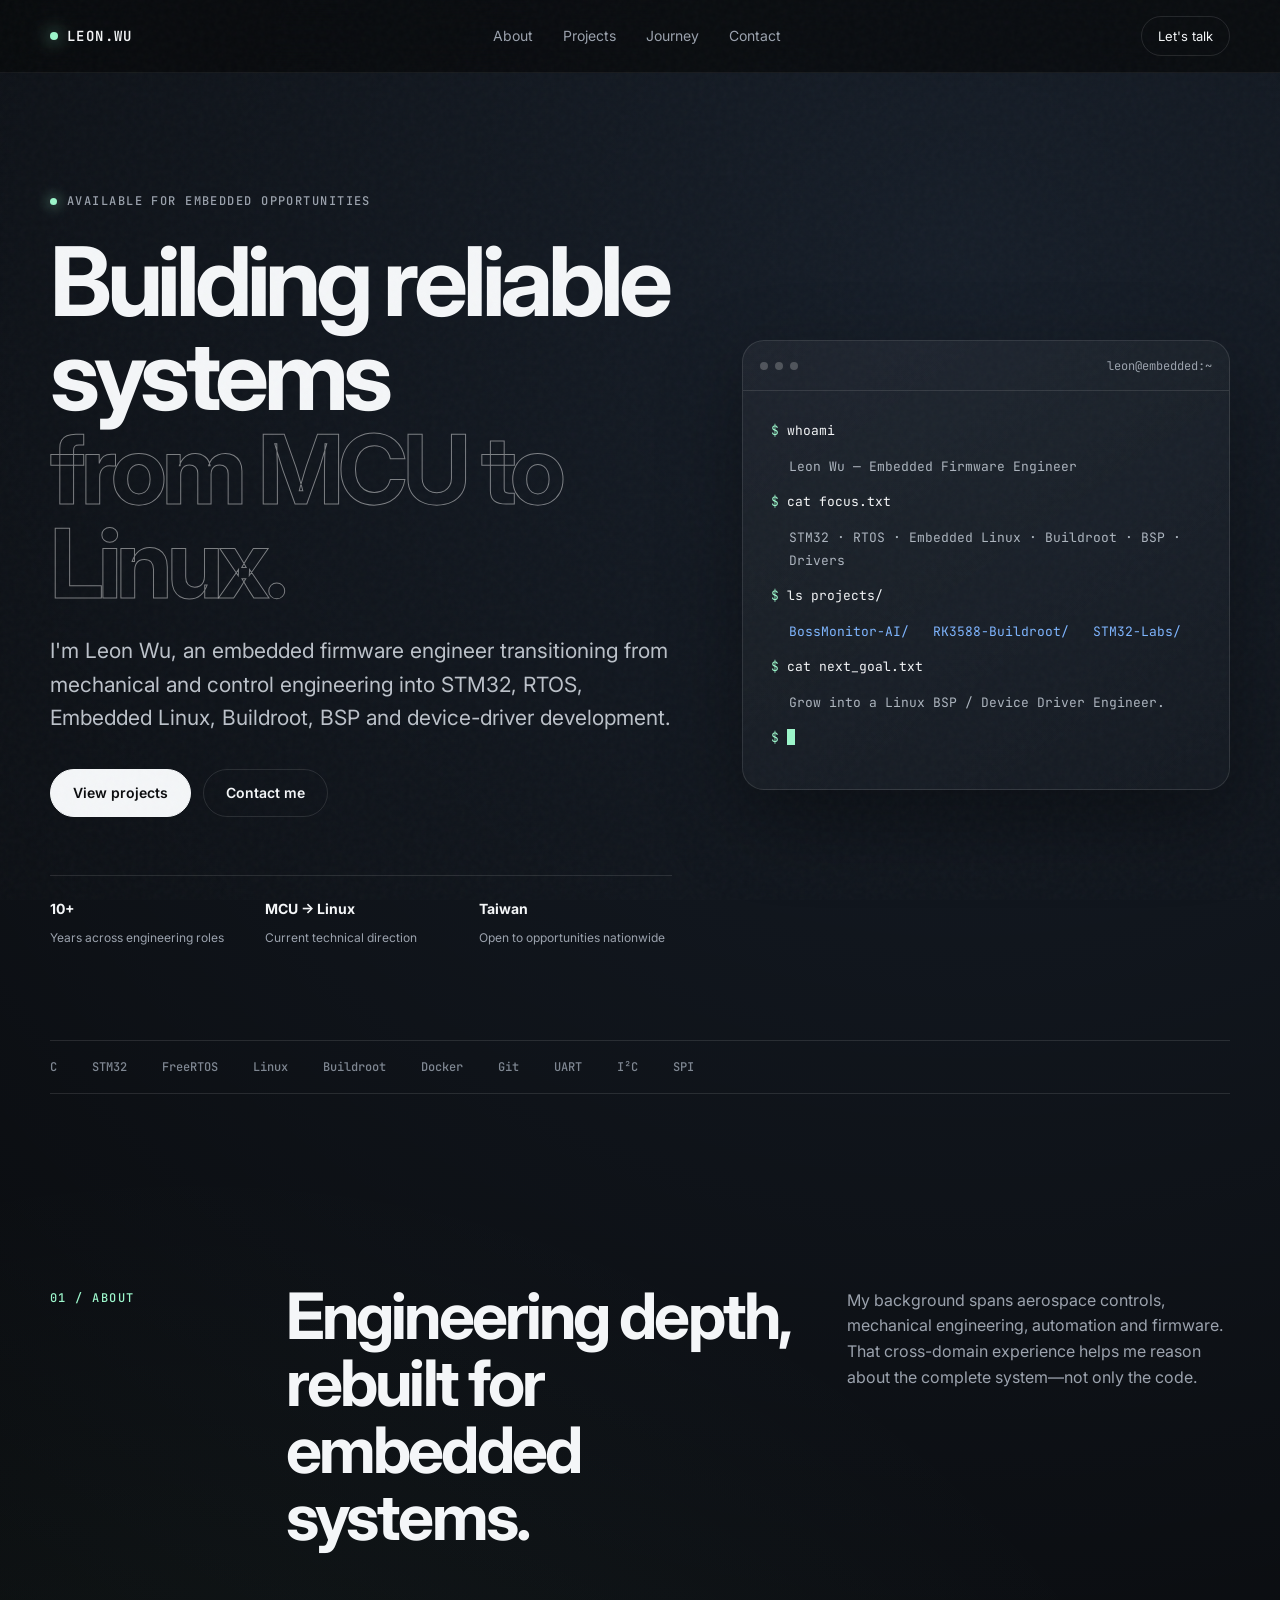
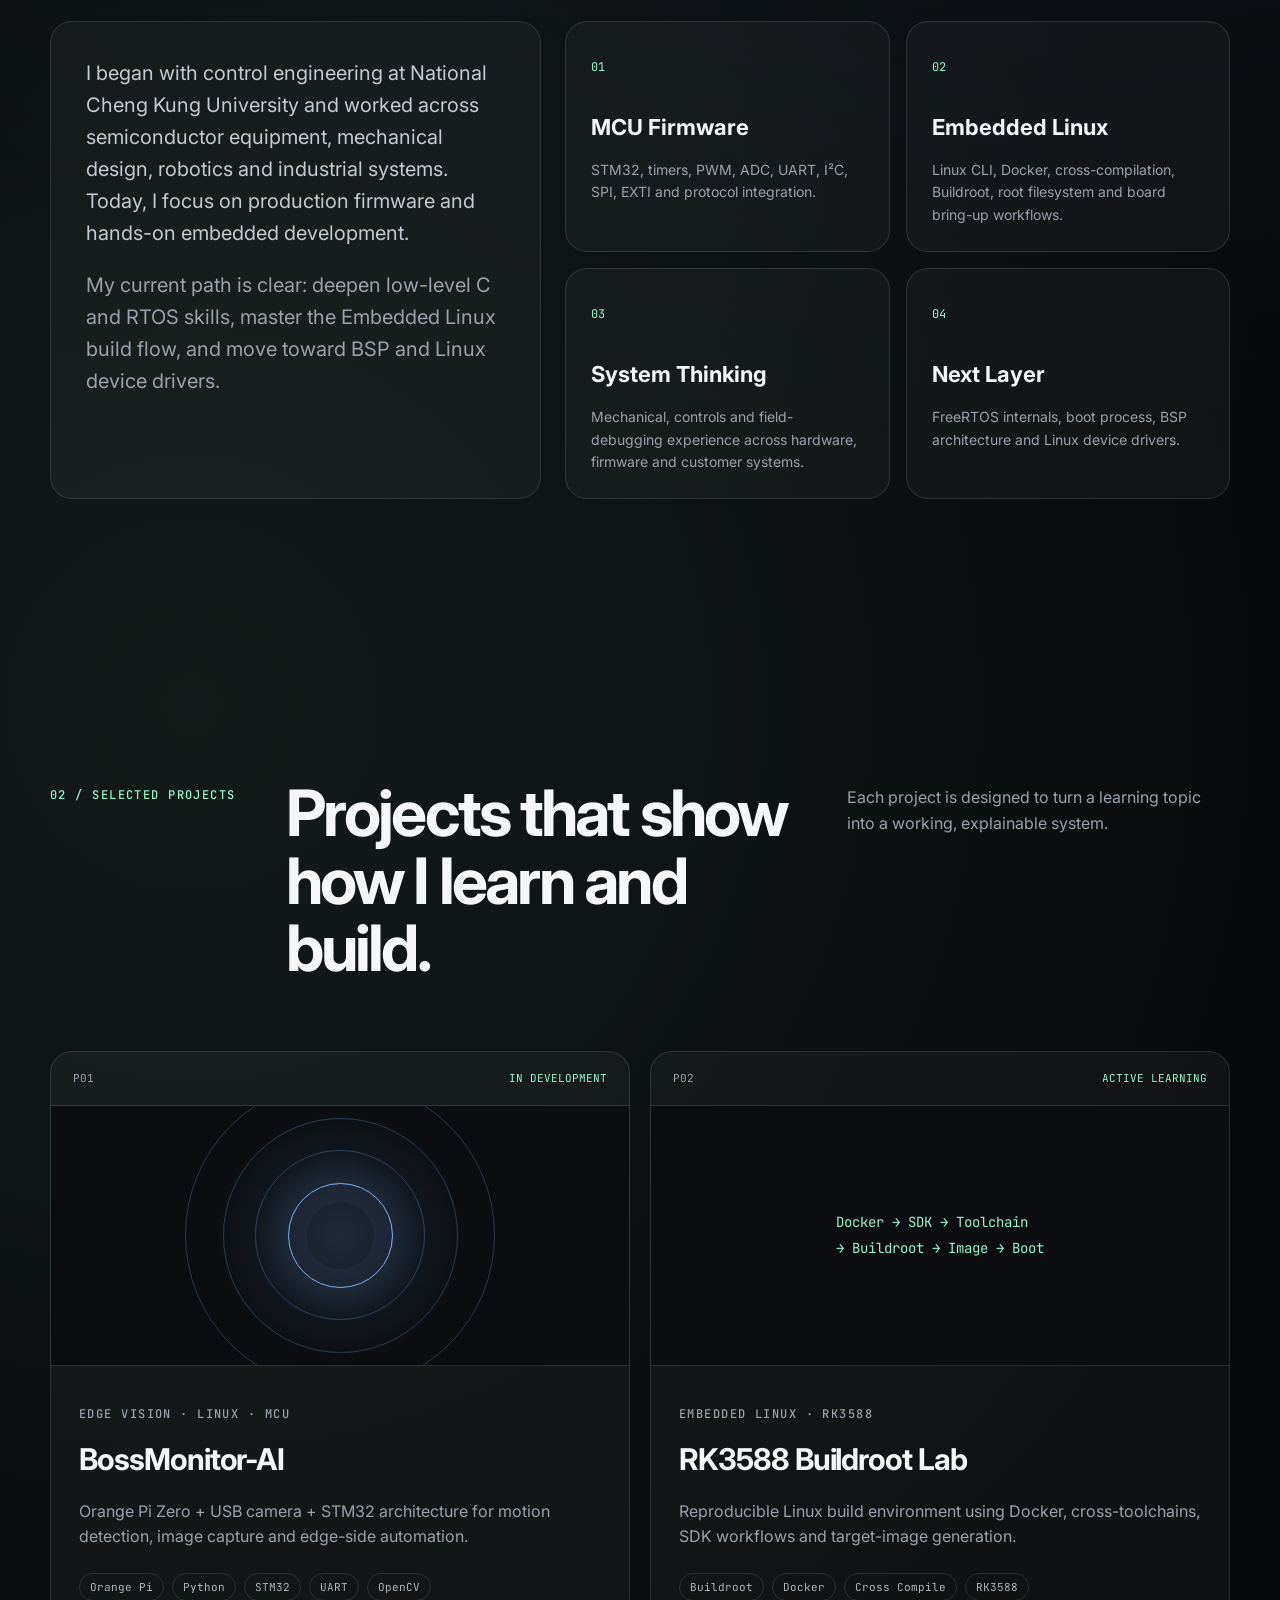
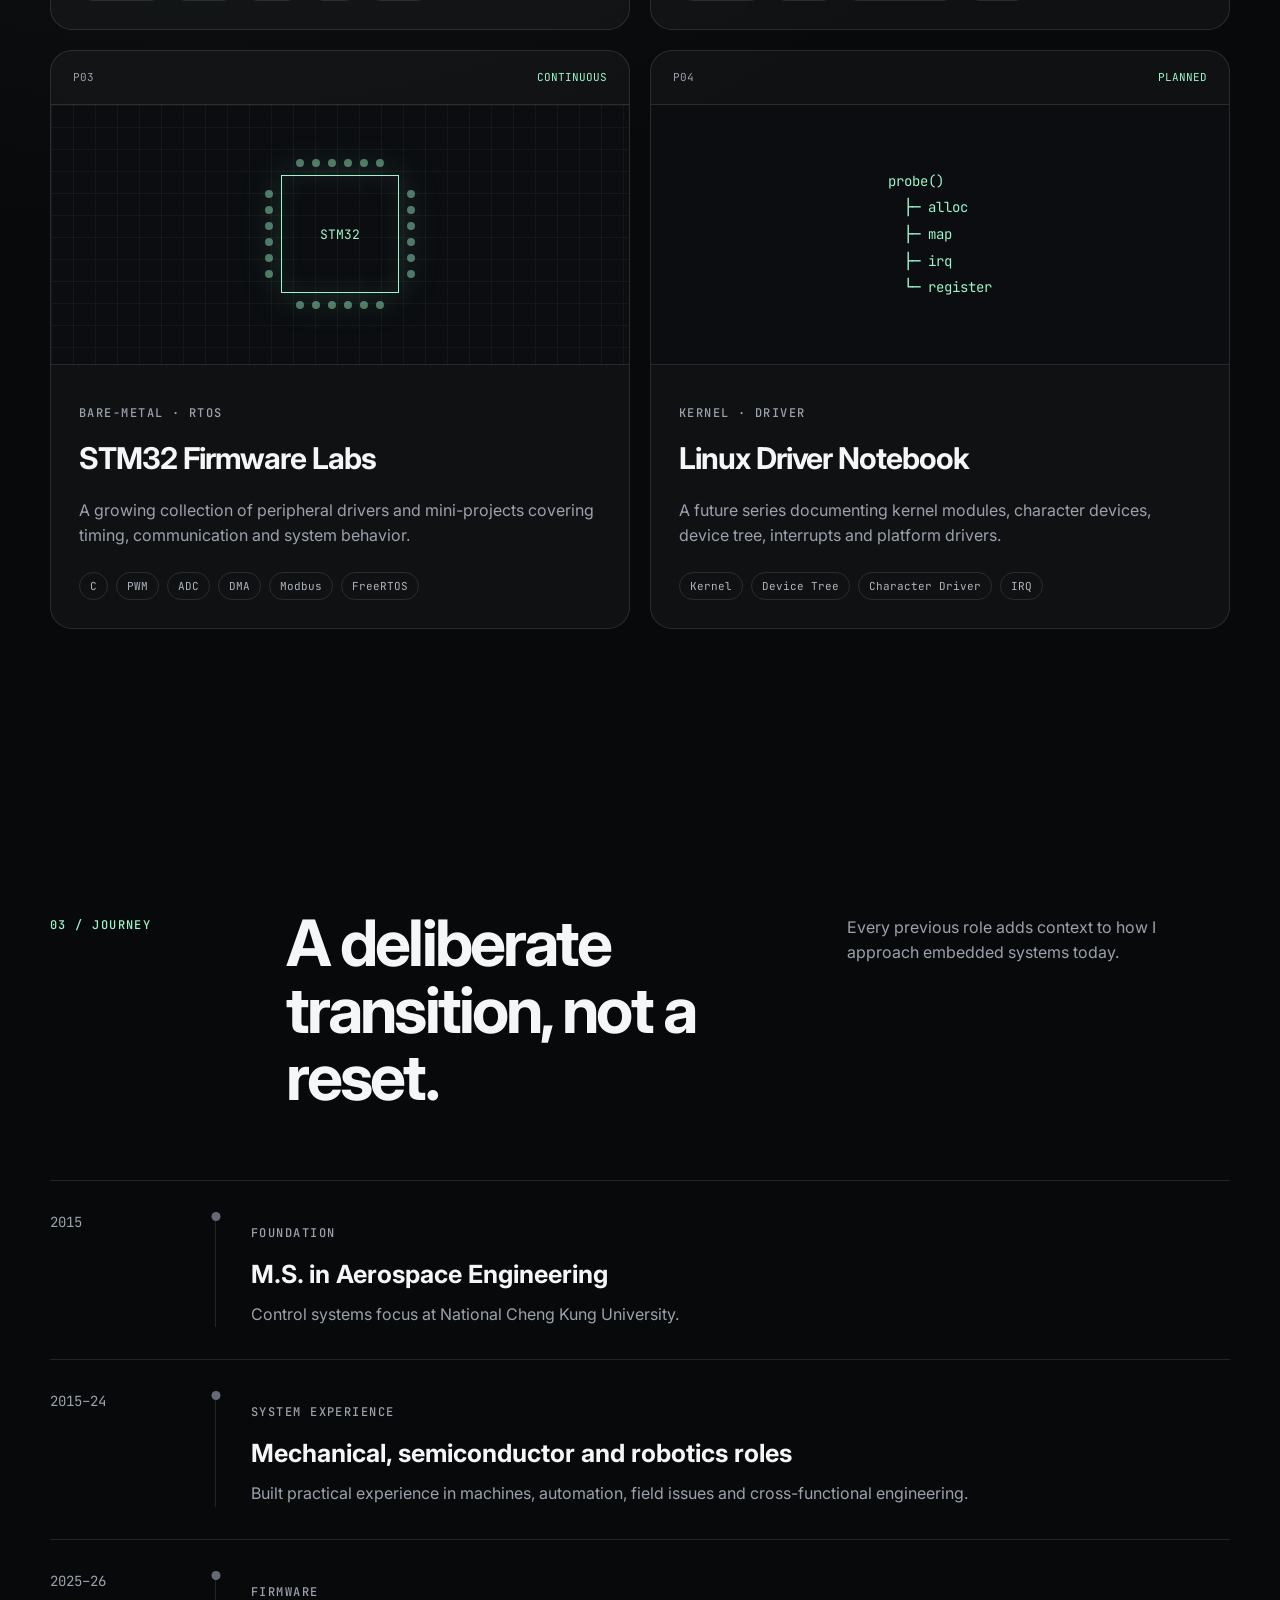
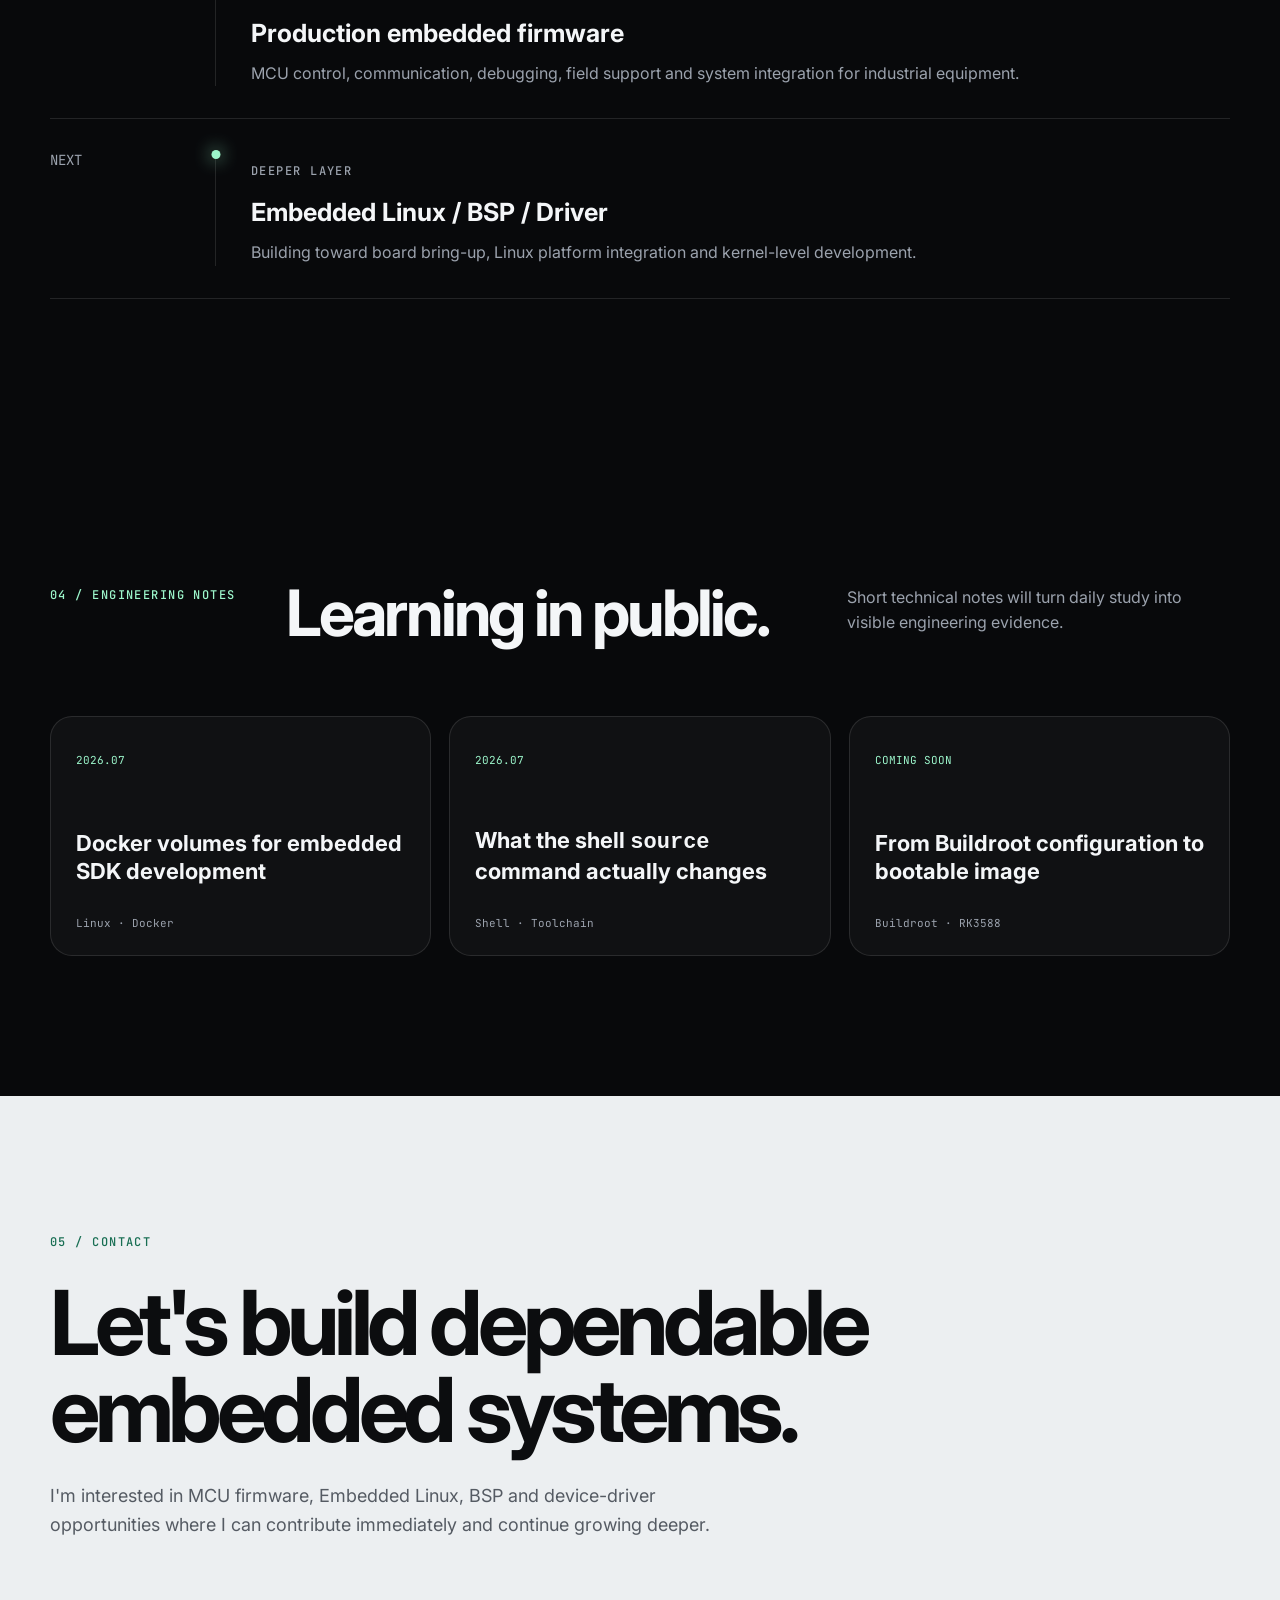
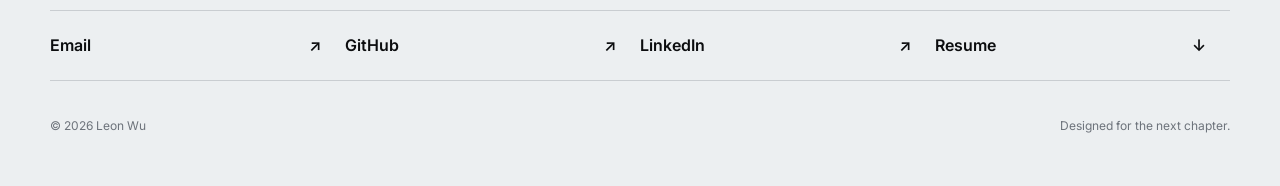
==== index.html @ 17939e33 "feat(repo): create phase 1 portfolio" ====
<!doctype html>
<html lang="en">
<head>
  <meta charset="utf-8" />
  <meta name="viewport" content="width=device-width, initial-scale=1" />
  <meta name="description" content="Leon Wu — Embedded Firmware Engineer focused on STM32, RTOS, Embedded Linux, Buildroot, BSP and device drivers." />
  <meta name="theme-color" content="#08090b" />
  <title>Leon Wu — Embedded Firmware Engineer</title>
  <link rel="preconnect" href="https://fonts.googleapis.com">
  <link rel="preconnect" href="https://fonts.gstatic.com" crossorigin>
  <link href="https://fonts.googleapis.com/css2?family=Inter:wght@400;500;600;700&family=JetBrains+Mono:wght@400;500&display=swap" rel="stylesheet">
  <link rel="stylesheet" href="styles.css" />
</head>
<body>
  <div class="noise" aria-hidden="true"></div>
  <header class="nav-wrap">
    <nav class="nav container" aria-label="Primary navigation">
      <a class="brand" href="#top" aria-label="Leon Wu home">
        <span class="brand-dot"></span>
        LEON.WU
      </a>
      <div class="nav-links">
        <a href="#about">About</a>
        <a href="#projects">Projects</a>
        <a href="#journey">Journey</a>
        <a href="#contact">Contact</a>
      </div>
      <a class="nav-cta" href="#contact">Let's talk</a>
    </nav>
  </header>

  <main id="top">
    <section class="hero container">
      <div class="hero-grid">
        <div class="hero-copy reveal">
          <p class="eyebrow"><span></span> AVAILABLE FOR EMBEDDED OPPORTUNITIES</p>
          <h1>
            Building reliable systems
            <span>from MCU to Linux.</span>
          </h1>
          <p class="hero-lead">
            I'm Leon Wu, an embedded firmware engineer transitioning from mechanical and control engineering into
            STM32, RTOS, Embedded Linux, Buildroot, BSP and device-driver development.
          </p>
          <div class="hero-actions">
            <a class="button primary" href="#projects">View projects</a>
            <a class="button ghost" href="#contact">Contact me</a>
          </div>
          <div class="hero-meta">
            <div><strong>10+</strong><span>Years across engineering roles</span></div>
            <div><strong>MCU → Linux</strong><span>Current technical direction</span></div>
            <div><strong>Taiwan</strong><span>Open to opportunities nationwide</span></div>
          </div>
        </div>

        <div class="terminal reveal delay-1" aria-label="Terminal introduction">
          <div class="terminal-bar">
            <div class="terminal-dots"><i></i><i></i><i></i></div>
            <span>leon@embedded:~</span>
          </div>
          <div class="terminal-body" id="terminal">
            <p><span class="prompt">$</span> whoami</p>
            <p class="result">Leon Wu — Embedded Firmware Engineer</p>
            <p><span class="prompt">$</span> cat focus.txt</p>
            <p class="result">STM32 · RTOS · Embedded Linux · Buildroot · BSP · Drivers</p>
            <p><span class="prompt">$</span> ls projects/</p>
            <p class="result accent">BossMonitor-AI/ &nbsp; RK3588-Buildroot/ &nbsp; STM32-Labs/</p>
            <p><span class="prompt">$</span> cat next_goal.txt</p>
            <p class="result">Grow into a Linux BSP / Device Driver Engineer.</p>
            <p><span class="prompt">$</span> <span class="cursor"></span></p>
          </div>
        </div>
      </div>

      <div class="tech-strip reveal delay-2" aria-label="Core technologies">
        <span>C</span><span>STM32</span><span>FreeRTOS</span><span>Linux</span><span>Buildroot</span><span>Docker</span><span>Git</span><span>UART</span><span>I²C</span><span>SPI</span>
      </div>
    </section>

    <section class="section container" id="about">
      <div class="section-heading reveal">
        <p class="section-kicker">01 / ABOUT</p>
        <h2>Engineering depth, rebuilt for embedded systems.</h2>
        <p>
          My background spans aerospace controls, mechanical engineering, automation and firmware.
          That cross-domain experience helps me reason about the complete system—not only the code.
        </p>
      </div>

      <div class="about-grid">
        <article class="panel about-story reveal">
          <p>
            I began with control engineering at National Cheng Kung University and worked across semiconductor equipment,
            mechanical design, robotics and industrial systems. Today, I focus on production firmware and hands-on embedded development.
          </p>
          <p>
            My current path is clear: deepen low-level C and RTOS skills, master the Embedded Linux build flow,
            and move toward BSP and Linux device drivers.
          </p>
        </article>

        <div class="skills-grid reveal delay-1">
          <article class="skill-card">
            <p class="skill-num">01</p>
            <h3>MCU Firmware</h3>
            <p>STM32, timers, PWM, ADC, UART, I²C, SPI, EXTI and protocol integration.</p>
          </article>
          <article class="skill-card">
            <p class="skill-num">02</p>
            <h3>Embedded Linux</h3>
            <p>Linux CLI, Docker, cross-compilation, Buildroot, root filesystem and board bring-up workflows.</p>
          </article>
          <article class="skill-card">
            <p class="skill-num">03</p>
            <h3>System Thinking</h3>
            <p>Mechanical, controls and field-debugging experience across hardware, firmware and customer systems.</p>
          </article>
          <article class="skill-card">
            <p class="skill-num">04</p>
            <h3>Next Layer</h3>
            <p>FreeRTOS internals, boot process, BSP architecture and Linux device drivers.</p>
          </article>
        </div>
      </div>
    </section>

    <section class="section container" id="projects">
      <div class="section-heading reveal">
        <p class="section-kicker">02 / SELECTED PROJECTS</p>
        <h2>Projects that show how I learn and build.</h2>
        <p>Each project is designed to turn a learning topic into a working, explainable system.</p>
      </div>

      <div class="projects-grid">
        <article class="project-card featured reveal">
          <div class="project-top">
            <span class="project-index">P01</span>
            <span class="status">IN DEVELOPMENT</span>
          </div>
          <div class="project-visual boss">
            <div class="camera-ring"></div>
            <div class="signal s1"></div>
            <div class="signal s2"></div>
            <div class="signal s3"></div>
          </div>
          <div class="project-copy">
            <p class="project-type">EDGE VISION · LINUX · MCU</p>
            <h3>BossMonitor-AI</h3>
            <p>
              Orange Pi Zero + USB camera + STM32 architecture for motion detection, image capture and edge-side automation.
            </p>
            <div class="tags"><span>Orange Pi</span><span>Python</span><span>STM32</span><span>UART</span><span>OpenCV</span></div>
          </div>
        </article>

        <article class="project-card reveal delay-1">
          <div class="project-top">
            <span class="project-index">P02</span>
            <span class="status">ACTIVE LEARNING</span>
          </div>
          <div class="project-visual buildroot">
            <code>Docker → SDK → Toolchain<br>→ Buildroot → Image → Boot</code>
          </div>
          <div class="project-copy">
            <p class="project-type">EMBEDDED LINUX · RK3588</p>
            <h3>RK3588 Buildroot Lab</h3>
            <p>
              Reproducible Linux build environment using Docker, cross-toolchains, SDK workflows and target-image generation.
            </p>
            <div class="tags"><span>Buildroot</span><span>Docker</span><span>Cross Compile</span><span>RK3588</span></div>
          </div>
        </article>

        <article class="project-card reveal">
          <div class="project-top">
            <span class="project-index">P03</span>
            <span class="status">CONTINUOUS</span>
          </div>
          <div class="project-visual stm32">
            <div class="chip">
              <span>STM32</span>
            </div>
          </div>
          <div class="project-copy">
            <p class="project-type">BARE-METAL · RTOS</p>
            <h3>STM32 Firmware Labs</h3>
            <p>
              A growing collection of peripheral drivers and mini-projects covering timing, communication and system behavior.
            </p>
            <div class="tags"><span>C</span><span>PWM</span><span>ADC</span><span>DMA</span><span>Modbus</span><span>FreeRTOS</span></div>
          </div>
        </article>

        <article class="project-card reveal delay-1">
          <div class="project-top">
            <span class="project-index">P04</span>
            <span class="status">PLANNED</span>
          </div>
          <div class="project-visual driver">
            <pre>probe()
  ├─ alloc
  ├─ map
  ├─ irq
  └─ register</pre>
          </div>
          <div class="project-copy">
            <p class="project-type">KERNEL · DRIVER</p>
            <h3>Linux Driver Notebook</h3>
            <p>
              A future series documenting kernel modules, character devices, device tree, interrupts and platform drivers.
            </p>
            <div class="tags"><span>Kernel</span><span>Device Tree</span><span>Character Driver</span><span>IRQ</span></div>
          </div>
        </article>
      </div>
    </section>

    <section class="section container" id="journey">
      <div class="section-heading reveal">
        <p class="section-kicker">03 / JOURNEY</p>
        <h2>A deliberate transition, not a reset.</h2>
        <p>Every previous role adds context to how I approach embedded systems today.</p>
      </div>

      <div class="timeline">
        <article class="timeline-item reveal">
          <div class="timeline-year">2015</div>
          <div class="timeline-line"></div>
          <div class="timeline-copy">
            <p class="timeline-label">FOUNDATION</p>
            <h3>M.S. in Aerospace Engineering</h3>
            <p>Control systems focus at National Cheng Kung University.</p>
          </div>
        </article>
        <article class="timeline-item reveal">
          <div class="timeline-year">2015–24</div>
          <div class="timeline-line"></div>
          <div class="timeline-copy">
            <p class="timeline-label">SYSTEM EXPERIENCE</p>
            <h3>Mechanical, semiconductor and robotics roles</h3>
            <p>Built practical experience in machines, automation, field issues and cross-functional engineering.</p>
          </div>
        </article>
        <article class="timeline-item reveal">
          <div class="timeline-year">2025–26</div>
          <div class="timeline-line"></div>
          <div class="timeline-copy">
            <p class="timeline-label">FIRMWARE</p>
            <h3>Production embedded firmware</h3>
            <p>MCU control, communication, debugging, field support and system integration for industrial equipment.</p>
          </div>
        </article>
        <article class="timeline-item reveal">
          <div class="timeline-year">NEXT</div>
          <div class="timeline-line active"></div>
          <div class="timeline-copy">
            <p class="timeline-label">DEEPER LAYER</p>
            <h3>Embedded Linux / BSP / Driver</h3>
            <p>Building toward board bring-up, Linux platform integration and kernel-level development.</p>
          </div>
        </article>
      </div>
    </section>

    <section class="section container" id="notes">
      <div class="section-heading reveal">
        <p class="section-kicker">04 / ENGINEERING NOTES</p>
        <h2>Learning in public.</h2>
        <p>Short technical notes will turn daily study into visible engineering evidence.</p>
      </div>
      <div class="notes-grid">
        <article class="note-card reveal">
          <p>2026.07</p>
          <h3>Docker volumes for embedded SDK development</h3>
          <span>Linux · Docker</span>
        </article>
        <article class="note-card reveal delay-1">
          <p>2026.07</p>
          <h3>What the shell <code>source</code> command actually changes</h3>
          <span>Shell · Toolchain</span>
        </article>
        <article class="note-card reveal delay-2">
          <p>COMING SOON</p>
          <h3>From Buildroot configuration to bootable image</h3>
          <span>Buildroot · RK3588</span>
        </article>
      </div>
    </section>

    <section class="contact-section" id="contact">
      <div class="container contact-inner reveal">
        <p class="section-kicker">05 / CONTACT</p>
        <h2>Let's build dependable embedded systems.</h2>
        <p>
          I'm interested in MCU firmware, Embedded Linux, BSP and device-driver opportunities
          where I can contribute immediately and continue growing deeper.
        </p>
        <div class="contact-links">
          <a href="mailto:your-email@example.com">Email <span>↗</span></a>
          <a href="#" aria-label="GitHub placeholder">GitHub <span>↗</span></a>
          <a href="#" aria-label="LinkedIn placeholder">LinkedIn <span>↗</span></a>
          <a href="#" aria-label="Resume placeholder">Resume <span>↓</span></a>
        </div>
        <div class="footer-line">
          <span>© <span id="year"></span> Leon Wu</span>
          <span>Designed for the next chapter.</span>
        </div>
      </div>
    </section>
  </main>

  <script src="script.js"></script>
</body>
</html>
---- styles.css ----
:root {
  --bg: #08090b;
  --bg-soft: #0d0f12;
  --panel: rgba(255,255,255,.035);
  --line: rgba(255,255,255,.11);
  --line-strong: rgba(255,255,255,.2);
  --text: #f4f6f8;
  --muted: #9ba2ad;
  --accent: #9cf6cb;
  --accent-2: #7eb5ff;
  --max: 1180px;
}

* { box-sizing: border-box; }
html { scroll-behavior: smooth; }
body {
  margin: 0;
  color: var(--text);
  background:
    radial-gradient(circle at 75% 4%, rgba(126,181,255,.12), transparent 28%),
    radial-gradient(circle at 15% 35%, rgba(156,246,203,.08), transparent 26%),
    var(--bg);
  font-family: Inter, system-ui, sans-serif;
  line-height: 1.6;
  overflow-x: hidden;
}
a { color: inherit; text-decoration: none; }
.container { width: min(calc(100% - 40px), var(--max)); margin-inline: auto; }
.noise {
  position: fixed; inset: 0; pointer-events: none; opacity: .035; z-index: 99;
  background-image: url("data:image/svg+xml,%3Csvg viewBox='0 0 180 180' xmlns='http://www.w3.org/2000/svg'%3E%3Cfilter id='n'%3E%3CfeTurbulence type='fractalNoise' baseFrequency='.9' numOctaves='4' stitchTiles='stitch'/%3E%3C/filter%3E%3Crect width='100%25' height='100%25' filter='url(%23n)' opacity='.8'/%3E%3C/svg%3E");
}

.nav-wrap {
  position: sticky; top: 0; z-index: 50;
  backdrop-filter: blur(18px);
  background: rgba(8,9,11,.72);
  border-bottom: 1px solid rgba(255,255,255,.06);
}
.nav { height: 72px; display: flex; align-items: center; justify-content: space-between; gap: 24px; }
.brand { font: 600 14px/1 JetBrains Mono, monospace; letter-spacing: .1em; display: flex; align-items: center; gap: 9px; }
.brand-dot { width: 8px; height: 8px; border-radius: 50%; background: var(--accent); box-shadow: 0 0 18px var(--accent); }
.nav-links { display: flex; gap: 30px; color: var(--muted); font-size: 14px; }
.nav-links a:hover { color: var(--text); }
.nav-cta, .button {
  display: inline-flex; align-items: center; justify-content: center;
  border-radius: 999px; transition: .25s ease;
}
.nav-cta { font-size: 13px; border: 1px solid var(--line); padding: 9px 16px; }
.nav-cta:hover { border-color: var(--accent); color: var(--accent); }

.hero { padding: 108px 0 48px; min-height: calc(100vh - 72px); display: flex; flex-direction: column; justify-content: space-between; }
.hero-grid { display: grid; grid-template-columns: 1.12fr .88fr; gap: 70px; align-items: center; }
.eyebrow, .section-kicker, .project-type, .timeline-label {
  font: 500 12px/1.4 JetBrains Mono, monospace; letter-spacing: .12em; color: var(--muted);
}
.eyebrow { display: flex; align-items: center; gap: 10px; }
.eyebrow span { width: 7px; height: 7px; border-radius: 50%; background: var(--accent); box-shadow: 0 0 14px var(--accent); }
h1 { margin: 24px 0; font-size: clamp(48px, 7.5vw, 96px); line-height: .98; letter-spacing: -.055em; max-width: 900px; }
h1 span { display: block; color: transparent; -webkit-text-stroke: 1px rgba(255,255,255,.45); }
.hero-lead { max-width: 680px; color: #bcc2ca; font-size: clamp(17px, 2vw, 21px); }
.hero-actions { display: flex; gap: 12px; margin-top: 34px; }
.button { min-height: 48px; padding: 0 22px; border: 1px solid var(--line); font-weight: 600; font-size: 14px; }
.button.primary { background: var(--text); color: #0b0c0e; border-color: var(--text); }
.button.primary:hover { transform: translateY(-2px); box-shadow: 0 12px 35px rgba(255,255,255,.12); }
.button.ghost:hover { border-color: var(--accent); color: var(--accent); }
.hero-meta { display: grid; grid-template-columns: repeat(3, 1fr); gap: 22px; border-top: 1px solid var(--line); margin-top: 58px; padding-top: 22px; }
.hero-meta strong { display: block; font-size: 14px; margin-bottom: 4px; }
.hero-meta span { color: var(--muted); font-size: 12px; }

.terminal {
  border: 1px solid var(--line);
  background: linear-gradient(145deg, rgba(255,255,255,.045), rgba(255,255,255,.015));
  border-radius: 22px; overflow: hidden; box-shadow: 0 30px 80px rgba(0,0,0,.35);
}
.terminal-bar { height: 50px; border-bottom: 1px solid var(--line); display: flex; align-items: center; padding: 0 17px; color: var(--muted); font: 12px JetBrains Mono, monospace; }
.terminal-dots { display: flex; gap: 7px; margin-right: auto; }
.terminal-dots i { width: 8px; height: 8px; border-radius: 50%; background: rgba(255,255,255,.22); }
.terminal-body { padding: 28px; min-height: 395px; font: 13px/1.8 JetBrains Mono, monospace; }
.terminal-body p { margin: 0 0 12px; }
.prompt { color: var(--accent); }
.result { color: #adb5bf; padding-left: 18px; }
.result.accent { color: var(--accent-2); }
.cursor { display: inline-block; width: 8px; height: 16px; background: var(--accent); vertical-align: -3px; animation: blink 1s steps(1) infinite; }
@keyframes blink { 50% { opacity: 0; } }

.tech-strip { margin-top: 90px; padding: 18px 0; display: flex; gap: 35px; overflow: hidden; border-top: 1px solid var(--line); border-bottom: 1px solid var(--line); color: #7f8792; font: 500 12px JetBrains Mono, monospace; white-space: nowrap; }

.section { padding: 140px 0; }
.section-heading { display: grid; grid-template-columns: .42fr 1.1fr .8fr; gap: 35px; align-items: start; margin-bottom: 70px; }
.section-heading h2 { margin: 0; font-size: clamp(38px, 5vw, 66px); line-height: 1.05; letter-spacing: -.045em; }
.section-heading > p:last-child { margin: 6px 0 0; color: var(--muted); }
.section-kicker { color: var(--accent); margin: 8px 0 0; }

.about-grid { display: grid; grid-template-columns: .85fr 1.15fr; gap: 24px; }
.panel, .skill-card, .project-card, .note-card {
  border: 1px solid var(--line); background: var(--panel); border-radius: 22px;
}
.about-story { padding: 35px; font-size: 20px; color: #c5cbd2; }
.about-story p:first-child { margin-top: 0; }
.about-story p:last-child { margin-bottom: 0; color: var(--muted); }
.skills-grid { display: grid; grid-template-columns: repeat(2,1fr); gap: 16px; }
.skill-card { padding: 25px; min-height: 210px; transition: .25s; }
.skill-card:hover { transform: translateY(-4px); border-color: var(--line-strong); }
.skill-num { font: 12px JetBrains Mono, monospace; color: var(--accent); }
.skill-card h3 { font-size: 22px; margin: 35px 0 10px; }
.skill-card p:last-child { color: var(--muted); margin-bottom: 0; font-size: 14px; }

.projects-grid { display: grid; grid-template-columns: repeat(2, 1fr); gap: 20px; }
.project-card { overflow: hidden; }
.project-top { height: 54px; display: flex; align-items: center; justify-content: space-between; padding: 0 22px; border-bottom: 1px solid var(--line); font: 11px JetBrains Mono, monospace; color: var(--muted); }
.status { color: var(--accent); }
.project-visual { height: 260px; border-bottom: 1px solid var(--line); position: relative; display: grid; place-items: center; overflow: hidden; background: #0b0d10; }
.project-copy { padding: 28px; }
.project-copy h3 { font-size: 30px; letter-spacing: -.035em; margin: 8px 0 10px; }
.project-copy > p:not(.project-type) { color: var(--muted); min-height: 52px; }
.tags { display: flex; gap: 8px; flex-wrap: wrap; margin-top: 22px; }
.tags span { border: 1px solid var(--line); border-radius: 999px; padding: 6px 10px; font: 11px JetBrains Mono, monospace; color: #aeb6c0; }
.project-visual.boss { background: radial-gradient(circle, rgba(126,181,255,.18), transparent 40%), #0b0d10; }
.camera-ring { width: 105px; height: 105px; border: 1px solid var(--accent-2); border-radius: 50%; box-shadow: inset 0 0 0 18px rgba(126,181,255,.05), 0 0 50px rgba(126,181,255,.18); }
.signal { position: absolute; border: 1px solid rgba(126,181,255,.25); border-radius: 50%; animation: pulse 3s infinite; }
.s1 { width: 170px; height: 170px; } .s2 { width: 235px; height: 235px; animation-delay: 1s; } .s3 { width: 310px; height: 310px; animation-delay: 2s; }
@keyframes pulse { 0%,100% { opacity:.15; transform:scale(.95)} 50% { opacity:.8; transform:scale(1.03)} }
.project-visual.buildroot code, .project-visual.driver pre { color: var(--accent); font: 14px/1.9 JetBrains Mono, monospace; }
.project-visual.stm32 { background-image: linear-gradient(rgba(255,255,255,.035) 1px, transparent 1px), linear-gradient(90deg, rgba(255,255,255,.035) 1px, transparent 1px); background-size: 22px 22px; }
.chip { width: 118px; height: 118px; display: grid; place-items: center; border: 1px solid var(--accent); box-shadow: 0 0 45px rgba(156,246,203,.14), inset 0 0 25px rgba(156,246,203,.08); position: relative; }
.chip:before, .chip:after { content:""; position:absolute; inset:-17px 14px; border-top: 8px dotted rgba(156,246,203,.45); border-bottom: 8px dotted rgba(156,246,203,.45); }
.chip:after { inset:14px -17px; border:0; border-left:8px dotted rgba(156,246,203,.45); border-right:8px dotted rgba(156,246,203,.45); }
.chip span { font: 13px JetBrains Mono, monospace; color: var(--accent); }

.timeline { border-top: 1px solid var(--line); }
.timeline-item { display: grid; grid-template-columns: 130px 1px 1fr; gap: 35px; min-height: 170px; border-bottom: 1px solid var(--line); padding: 32px 0; }
.timeline-year { font: 14px JetBrains Mono, monospace; color: var(--muted); }
.timeline-line { background: var(--line); position: relative; }
.timeline-line:before { content:""; width: 9px; height: 9px; border-radius:50%; position:absolute; top:0; left:50%; transform:translate(-50%,-1px); background:#656b74; }
.timeline-line.active:before { background: var(--accent); box-shadow: 0 0 18px var(--accent); }
.timeline-copy h3 { font-size: 25px; margin: 8px 0; }
.timeline-copy p:last-child { color: var(--muted); margin: 0; }

.notes-grid { display: grid; grid-template-columns: repeat(3,1fr); gap: 18px; }
.note-card { padding: 25px; min-height: 240px; display:flex; flex-direction:column; transition:.25s; }
.note-card:hover { transform: translateY(-4px); border-color: var(--line-strong); }
.note-card > p { font: 11px JetBrains Mono, monospace; color: var(--accent); }
.note-card h3 { font-size: 22px; line-height:1.3; margin: auto 0 30px; }
.note-card span { color: var(--muted); font: 11px JetBrains Mono, monospace; }

.contact-section { padding: 130px 0 50px; background: #eceff1; color: #0c0d0f; }
.contact-inner h2 { max-width: 850px; font-size: clamp(46px, 7vw, 90px); line-height:.98; letter-spacing:-.06em; margin: 28px 0; }
.contact-inner > p:not(.section-kicker) { max-width: 720px; color: #555b63; font-size: 18px; }
.contact-section .section-kicker { color: #186e53; }
.contact-links { display: grid; grid-template-columns: repeat(4,1fr); margin-top: 70px; border-top: 1px solid #c9cdd1; border-bottom: 1px solid #c9cdd1; }
.contact-links a { display:flex; justify-content:space-between; padding:22px 0; margin-right:24px; font-weight:600; }
.contact-links a:hover { color:#186e53; }
.footer-line { display:flex; justify-content:space-between; color:#6d737b; font-size:12px; padding-top:35px; }

.reveal { opacity: 0; transform: translateY(22px); transition: opacity .75s ease, transform .75s ease; }
.reveal.visible { opacity: 1; transform: none; }
.delay-1 { transition-delay: .12s; } .delay-2 { transition-delay: .24s; }

@media (max-width: 900px) {
  .nav-links { display:none; }
  .hero { padding-top: 78px; }
  .hero-grid, .about-grid { grid-template-columns:1fr; }
  .hero-grid { gap:50px; }
  .section-heading { grid-template-columns:1fr; gap:14px; }
  .projects-grid { grid-template-columns:1fr; }
  .notes-grid { grid-template-columns:1fr; }
  .contact-links { grid-template-columns:repeat(2,1fr); }
}
@media (max-width: 620px) {
  .container { width:min(calc(100% - 24px), var(--max)); }
  .nav { height:64px; }
  .nav-cta { display:none; }
  .hero { min-height:auto; padding-bottom:30px; }
  h1 { font-size:48px; }
  .hero-meta { grid-template-columns:1fr; }
  .terminal-body { min-height:340px; padding:20px; font-size:11px; }
  .skills-grid { grid-template-columns:1fr; }
  .section { padding:90px 0; }
  .project-visual { height:220px; }
  .timeline-item { grid-template-columns:76px 1px 1fr; gap:18px; }
  .contact-links { grid-template-columns:1fr; }
  .footer-line { flex-direction:column; gap:8px; }
}
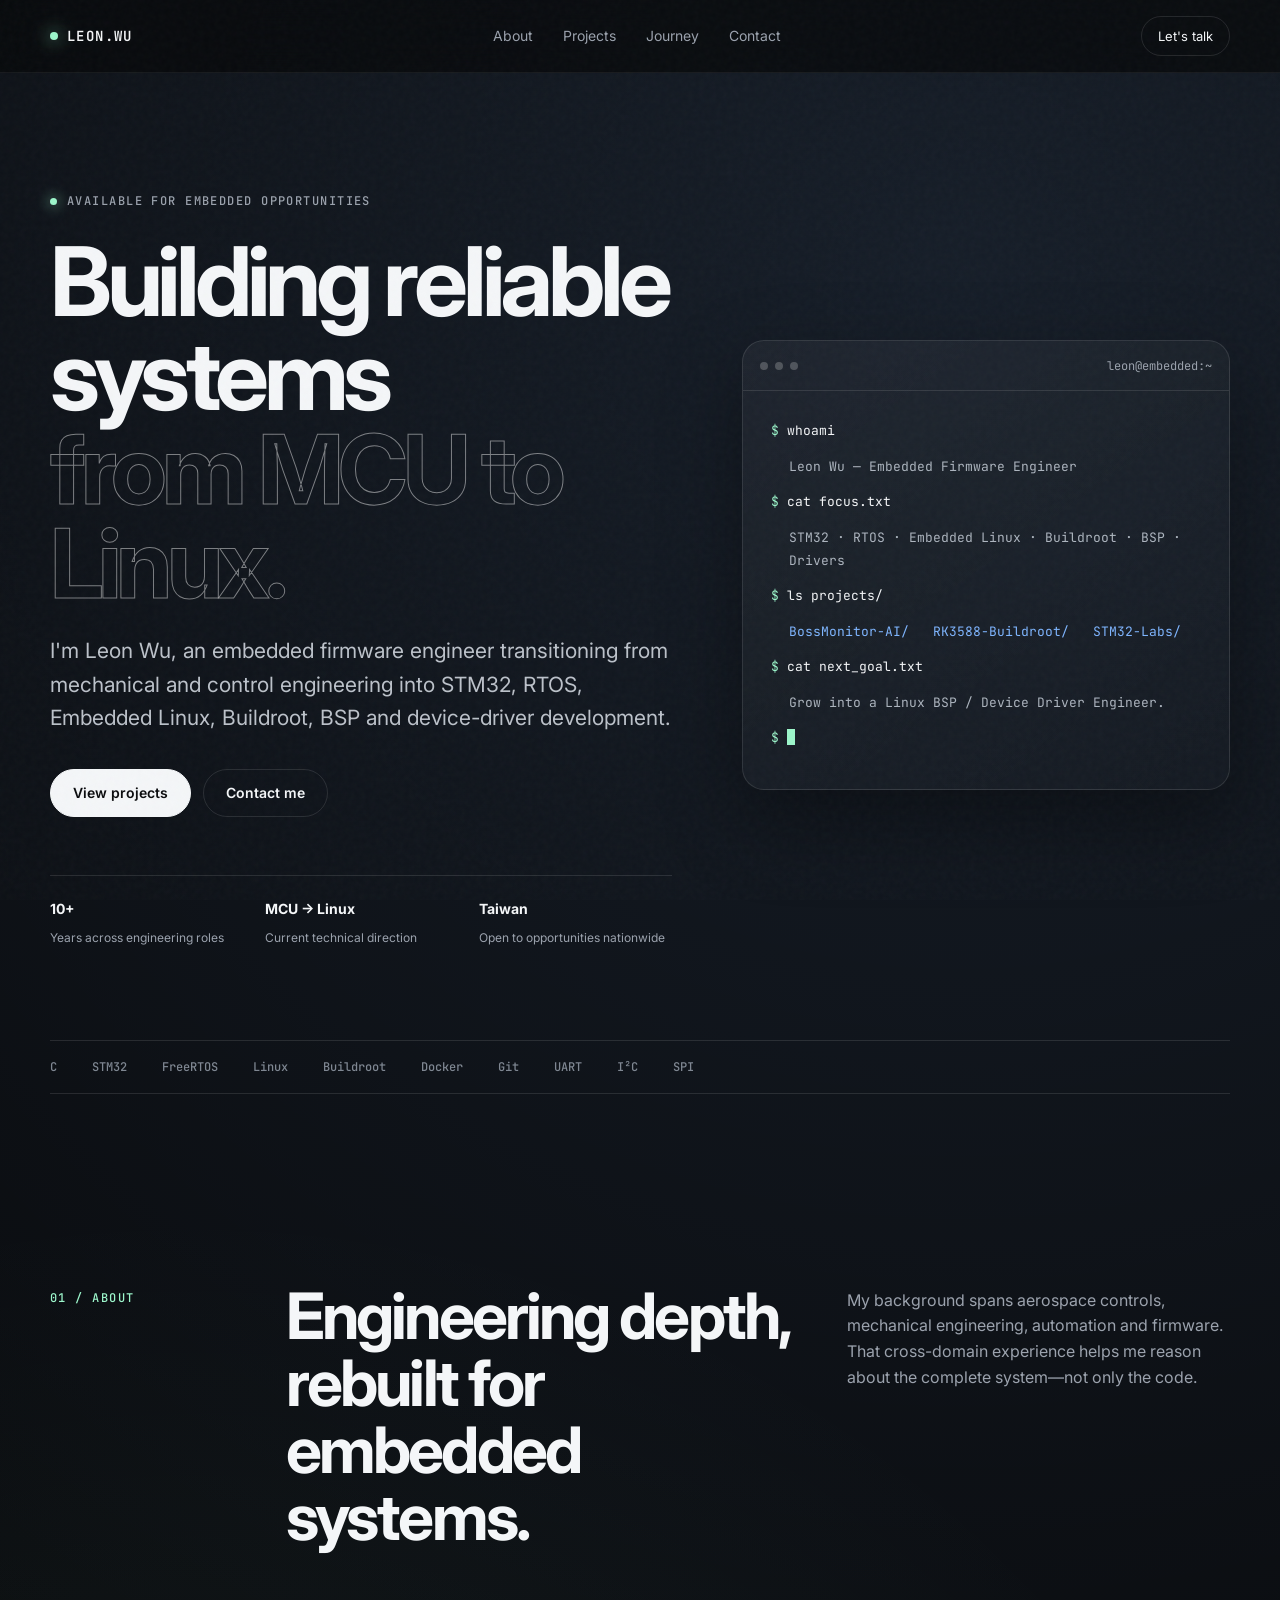
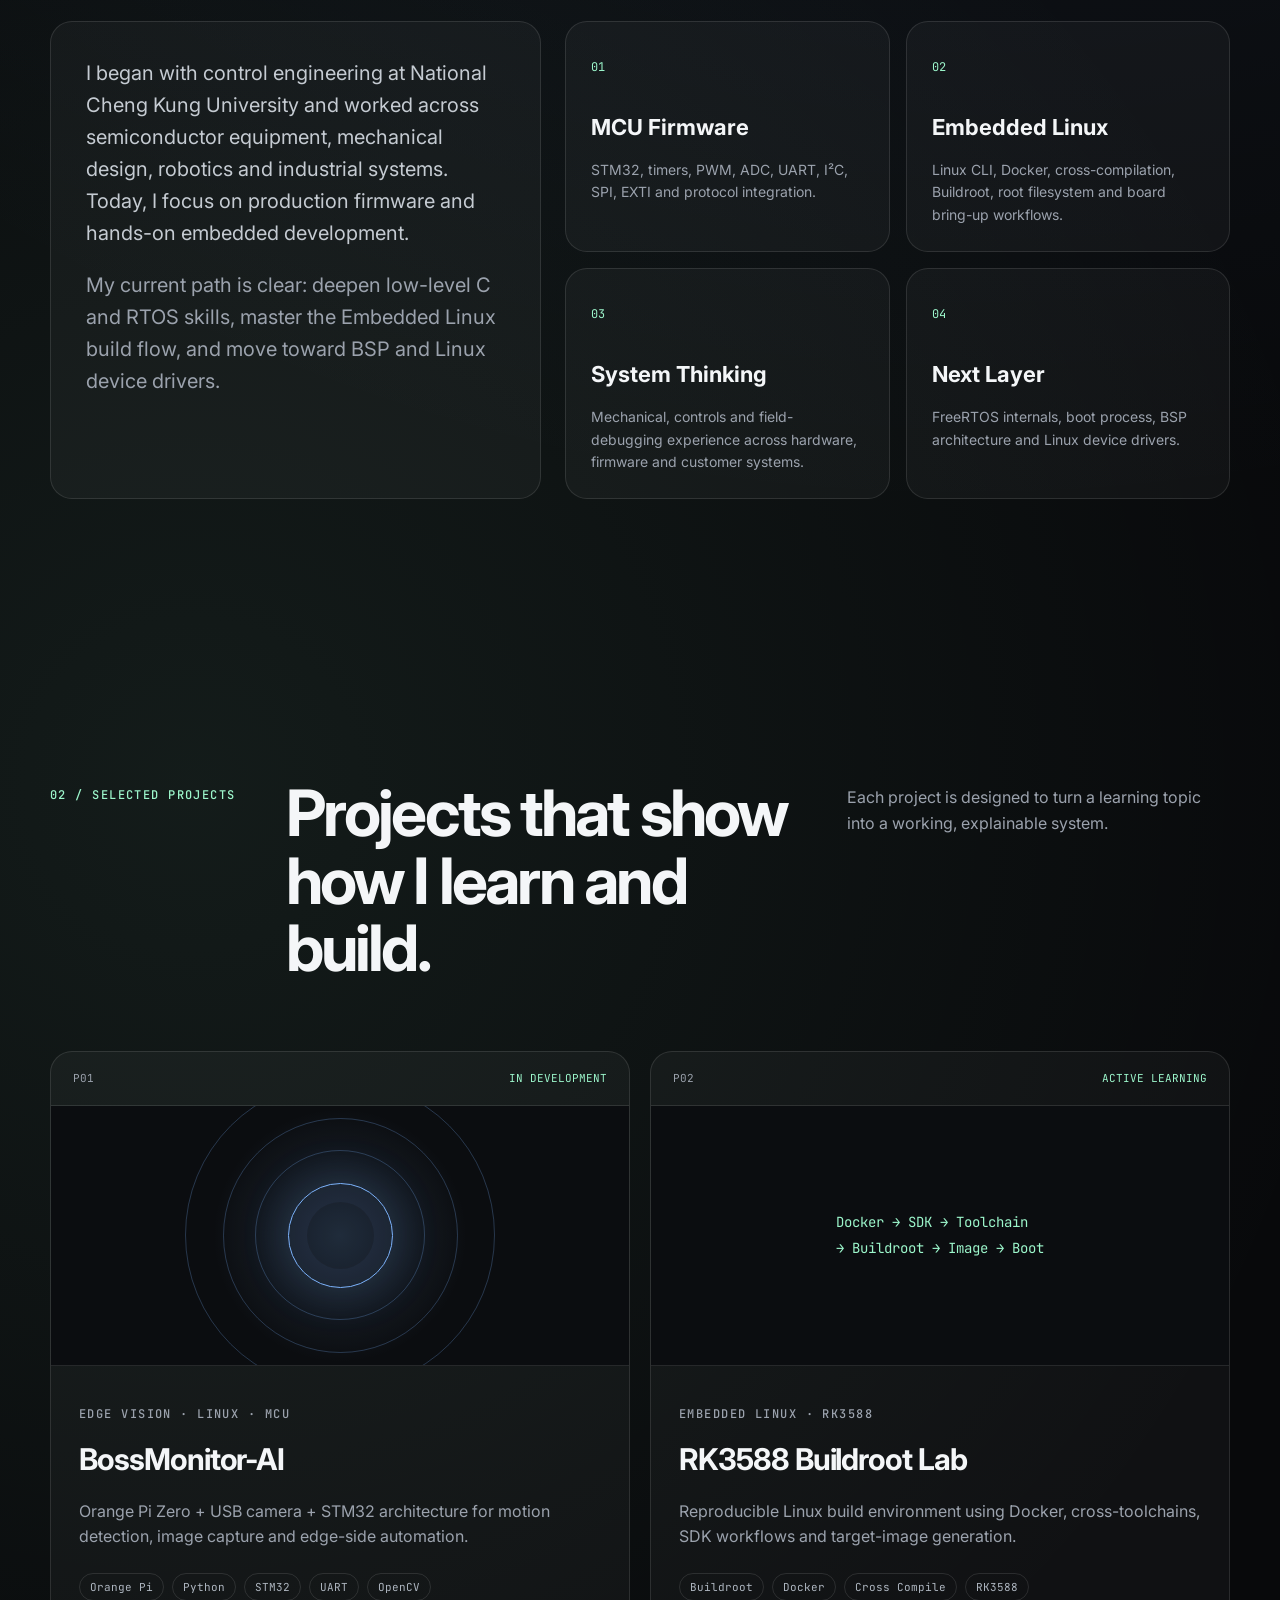
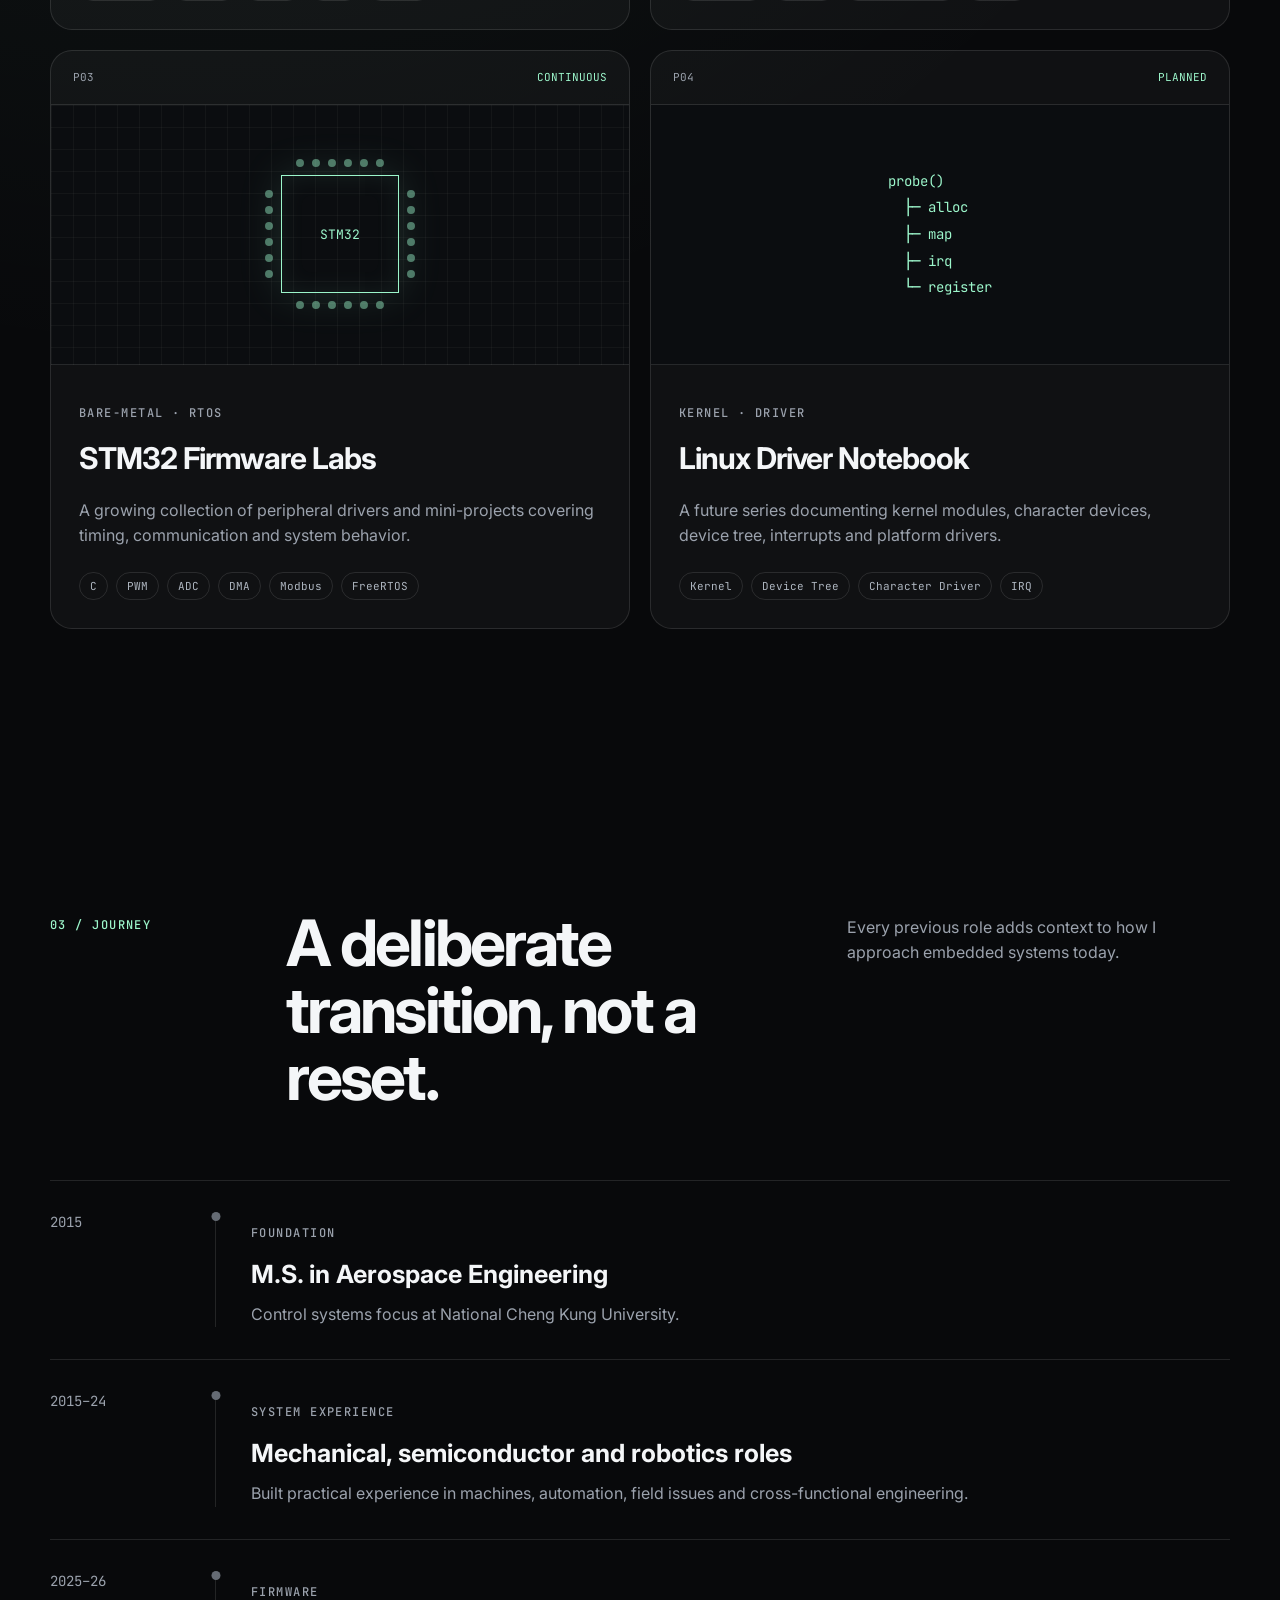
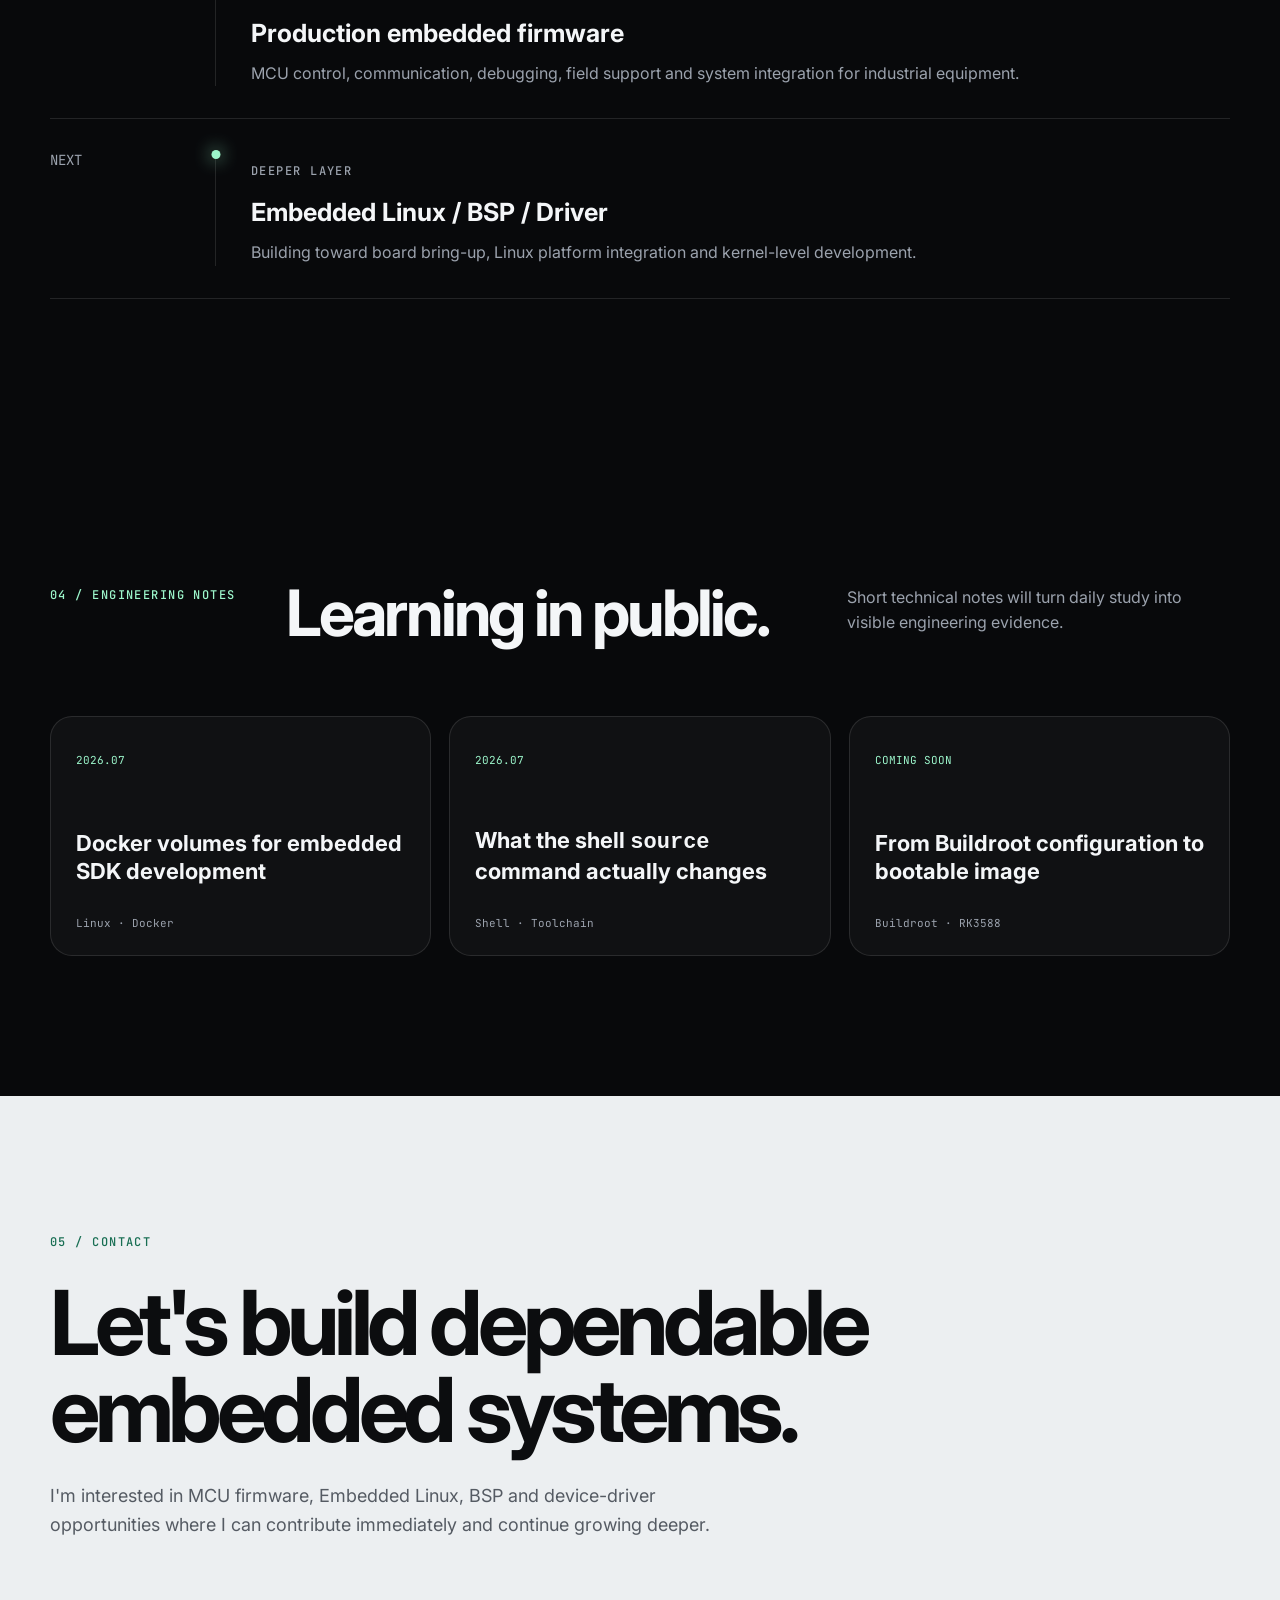
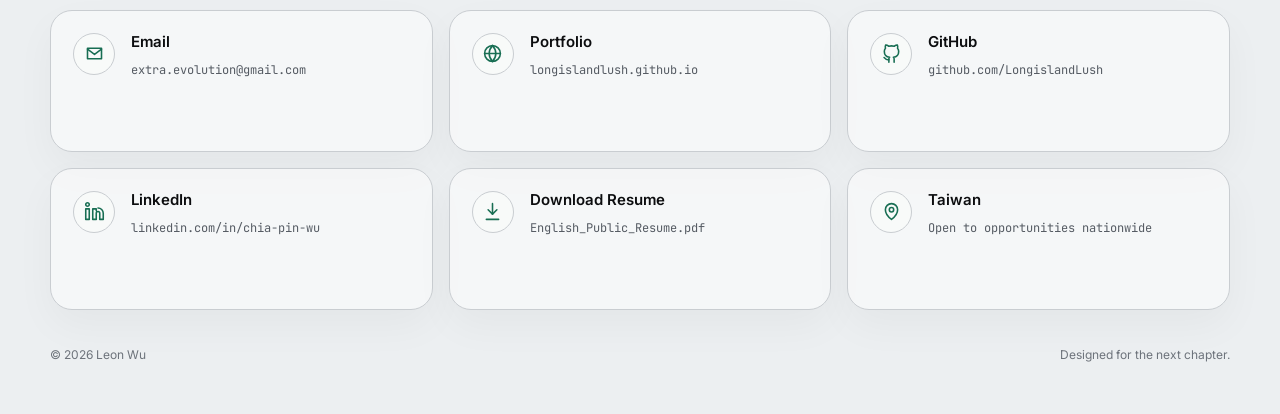
==== commit 8a5b76cc: "fix(repo): "update contact section with responsive cards"" ====
--- a/index.html
+++ b/index.html
@@ -295,11 +295,83 @@
           I'm interested in MCU firmware, Embedded Linux, BSP and device-driver opportunities
           where I can contribute immediately and continue growing deeper.
         </p>
-        <div class="contact-links">
-          <a href="mailto:your-email@example.com">Email <span>↗</span></a>
-          <a href="#" aria-label="GitHub placeholder">GitHub <span>↗</span></a>
-          <a href="#" aria-label="LinkedIn placeholder">LinkedIn <span>↗</span></a>
-          <a href="#" aria-label="Resume placeholder">Resume <span>↓</span></a>
+        <div class="contact-card-grid" aria-label="Contact information">
+          <a class="contact-card" href="mailto:extra.evolution@gmail.com">
+            <span class="contact-icon" aria-hidden="true">
+              <svg viewBox="0 0 24 24" focusable="false">
+                <path d="M4 6h16v12H4z" />
+                <path d="m4 7 8 6 8-6" />
+              </svg>
+            </span>
+            <span class="contact-card-copy">
+              <span class="contact-card-label">Email</span>
+              <span class="contact-card-value">extra.evolution@gmail.com</span>
+            </span>
+          </a>
+          <a class="contact-card" href="https://longislandlush.github.io/embedded-portfolio/" target="_blank" rel="noopener noreferrer">
+            <span class="contact-icon" aria-hidden="true">
+              <svg viewBox="0 0 24 24" focusable="false">
+                <circle cx="12" cy="12" r="9" />
+                <path d="M3 12h18" />
+                <path d="M12 3c2.5 2.7 3.8 5.7 3.8 9s-1.3 6.3-3.8 9" />
+                <path d="M12 3c-2.5 2.7-3.8 5.7-3.8 9s1.3 6.3 3.8 9" />
+              </svg>
+            </span>
+            <span class="contact-card-copy">
+              <span class="contact-card-label">Portfolio</span>
+              <span class="contact-card-value">longislandlush.github.io</span>
+            </span>
+          </a>
+          <a class="contact-card" href="https://github.com/LongislandLush" target="_blank" rel="noopener noreferrer">
+            <span class="contact-icon" aria-hidden="true">
+              <svg viewBox="0 0 24 24" focusable="false">
+                <path d="M9 19c-4 1.2-4-2-5.5-2.5" />
+                <path d="M15 22v-3.5c.1-1-.3-1.8-.9-2.3 3-.3 6.1-1.5 6.1-6.6 0-1.5-.5-2.7-1.3-3.6.1-.4.6-1.8-.2-3.6 0 0-1.1-.4-3.6 1.3a12.4 12.4 0 0 0-6.2 0C6.4 2 5.3 2.4 5.3 2.4c-.8 1.8-.3 3.2-.2 3.6-.8.9-1.3 2.1-1.3 3.6 0 5.1 3.1 6.3 6.1 6.6-.5.4-.9 1.1-.9 2.1V22" />
+              </svg>
+            </span>
+            <span class="contact-card-copy">
+              <span class="contact-card-label">GitHub</span>
+              <span class="contact-card-value">github.com/LongislandLush</span>
+            </span>
+          </a>
+          <a class="contact-card" href="https://www.linkedin.com/in/chia-pin-wu/" target="_blank" rel="noopener noreferrer">
+            <span class="contact-icon" aria-hidden="true">
+              <svg viewBox="0 0 24 24" focusable="false">
+                <path d="M16 8a6 6 0 0 1 6 6v7h-4v-7a2 2 0 0 0-4 0v7h-4V9h4v2" />
+                <path d="M2 9h4v12H2z" />
+                <circle cx="4" cy="4" r="2" />
+              </svg>
+            </span>
+            <span class="contact-card-copy">
+              <span class="contact-card-label">LinkedIn</span>
+              <span class="contact-card-value">linkedin.com/in/chia-pin-wu</span>
+            </span>
+          </a>
+          <a class="contact-card" href="resume/English_Public_Resume.pdf" download>
+            <span class="contact-icon" aria-hidden="true">
+              <svg viewBox="0 0 24 24" focusable="false">
+                <path d="M12 3v12" />
+                <path d="m7 10 5 5 5-5" />
+                <path d="M5 21h14" />
+              </svg>
+            </span>
+            <span class="contact-card-copy">
+              <span class="contact-card-label">Download Resume</span>
+              <span class="contact-card-value">English_Public_Resume.pdf</span>
+            </span>
+          </a>
+          <article class="contact-card contact-card-static" aria-label="Location: Taiwan">
+            <span class="contact-icon" aria-hidden="true">
+              <svg viewBox="0 0 24 24" focusable="false">
+                <path d="M12 21s7-5.1 7-11a7 7 0 0 0-14 0c0 5.9 7 11 7 11z" />
+                <circle cx="12" cy="10" r="2.5" />
+              </svg>
+            </span>
+            <span class="contact-card-copy">
+              <span class="contact-card-label">Taiwan</span>
+              <span class="contact-card-value">Open to opportunities nationwide</span>
+            </span>
+          </article>
         </div>
         <div class="footer-line">
           <span>© <span id="year"></span> Leon Wu</span>
--- a/styles.css
+++ b/styles.css
@@ -148,9 +148,24 @@
 .contact-inner h2 { max-width: 850px; font-size: clamp(46px, 7vw, 90px); line-height:.98; letter-spacing:-.06em; margin: 28px 0; }
 .contact-inner > p:not(.section-kicker) { max-width: 720px; color: #555b63; font-size: 18px; }
 .contact-section .section-kicker { color: #186e53; }
-.contact-links { display: grid; grid-template-columns: repeat(4,1fr); margin-top: 70px; border-top: 1px solid #c9cdd1; border-bottom: 1px solid #c9cdd1; }
-.contact-links a { display:flex; justify-content:space-between; padding:22px 0; margin-right:24px; font-weight:600; }
-.contact-links a:hover { color:#186e53; }
+.contact-card-grid { display: grid; grid-template-columns: repeat(3,1fr); gap: 16px; margin-top: 70px; }
+.contact-card {
+  min-height: 142px; display:flex; align-items:flex-start; gap:16px; padding:22px;
+  border:1px solid #c9cdd1; border-radius:22px; background:rgba(255,255,255,.52);
+  box-shadow: 0 16px 40px rgba(12,13,15,.04); transition: transform .25s ease, border-color .25s ease, box-shadow .25s ease, color .25s ease;
+}
+.contact-card:hover { transform: translateY(-4px); border-color:#97aaa5; box-shadow:0 24px 50px rgba(12,13,15,.09); color:#186e53; }
+.contact-card:focus-visible { outline: 3px solid rgba(24,110,83,.28); outline-offset: 4px; border-color:#186e53; }
+.contact-card-static:hover { transform:none; color:#0c0d0f; }
+.contact-icon {
+  width:42px; height:42px; flex:0 0 42px; display:grid; place-items:center;
+  border:1px solid #c9cdd1; border-radius:50%; color:#186e53; background:#f8faf9;
+}
+.contact-icon svg { width:21px; height:21px; fill:none; stroke:currentColor; stroke-width:1.8; stroke-linecap:round; stroke-linejoin:round; }
+.contact-icon circle { fill:none; }
+.contact-card-copy { min-width:0; display:flex; flex-direction:column; gap:10px; }
+.contact-card-label { font:600 15px/1.2 Inter, system-ui, sans-serif; color:#0c0d0f; }
+.contact-card-value { color:#555b63; font:12px/1.5 JetBrains Mono, monospace; overflow-wrap:anywhere; }
 .footer-line { display:flex; justify-content:space-between; color:#6d737b; font-size:12px; padding-top:35px; }
 
 .reveal { opacity: 0; transform: translateY(22px); transition: opacity .75s ease, transform .75s ease; }
@@ -165,7 +180,7 @@
   .section-heading { grid-template-columns:1fr; gap:14px; }
   .projects-grid { grid-template-columns:1fr; }
   .notes-grid { grid-template-columns:1fr; }
-  .contact-links { grid-template-columns:repeat(2,1fr); }
+  .contact-card-grid { grid-template-columns:repeat(2,1fr); }
 }
 @media (max-width: 620px) {
   .container { width:min(calc(100% - 24px), var(--max)); }
@@ -179,6 +194,7 @@
   .section { padding:90px 0; }
   .project-visual { height:220px; }
   .timeline-item { grid-template-columns:76px 1px 1fr; gap:18px; }
-  .contact-links { grid-template-columns:1fr; }
+  .contact-card-grid { grid-template-columns:1fr; margin-top:48px; }
+  .contact-card { min-height:124px; padding:18px; }
   .footer-line { flex-direction:column; gap:8px; }
 }
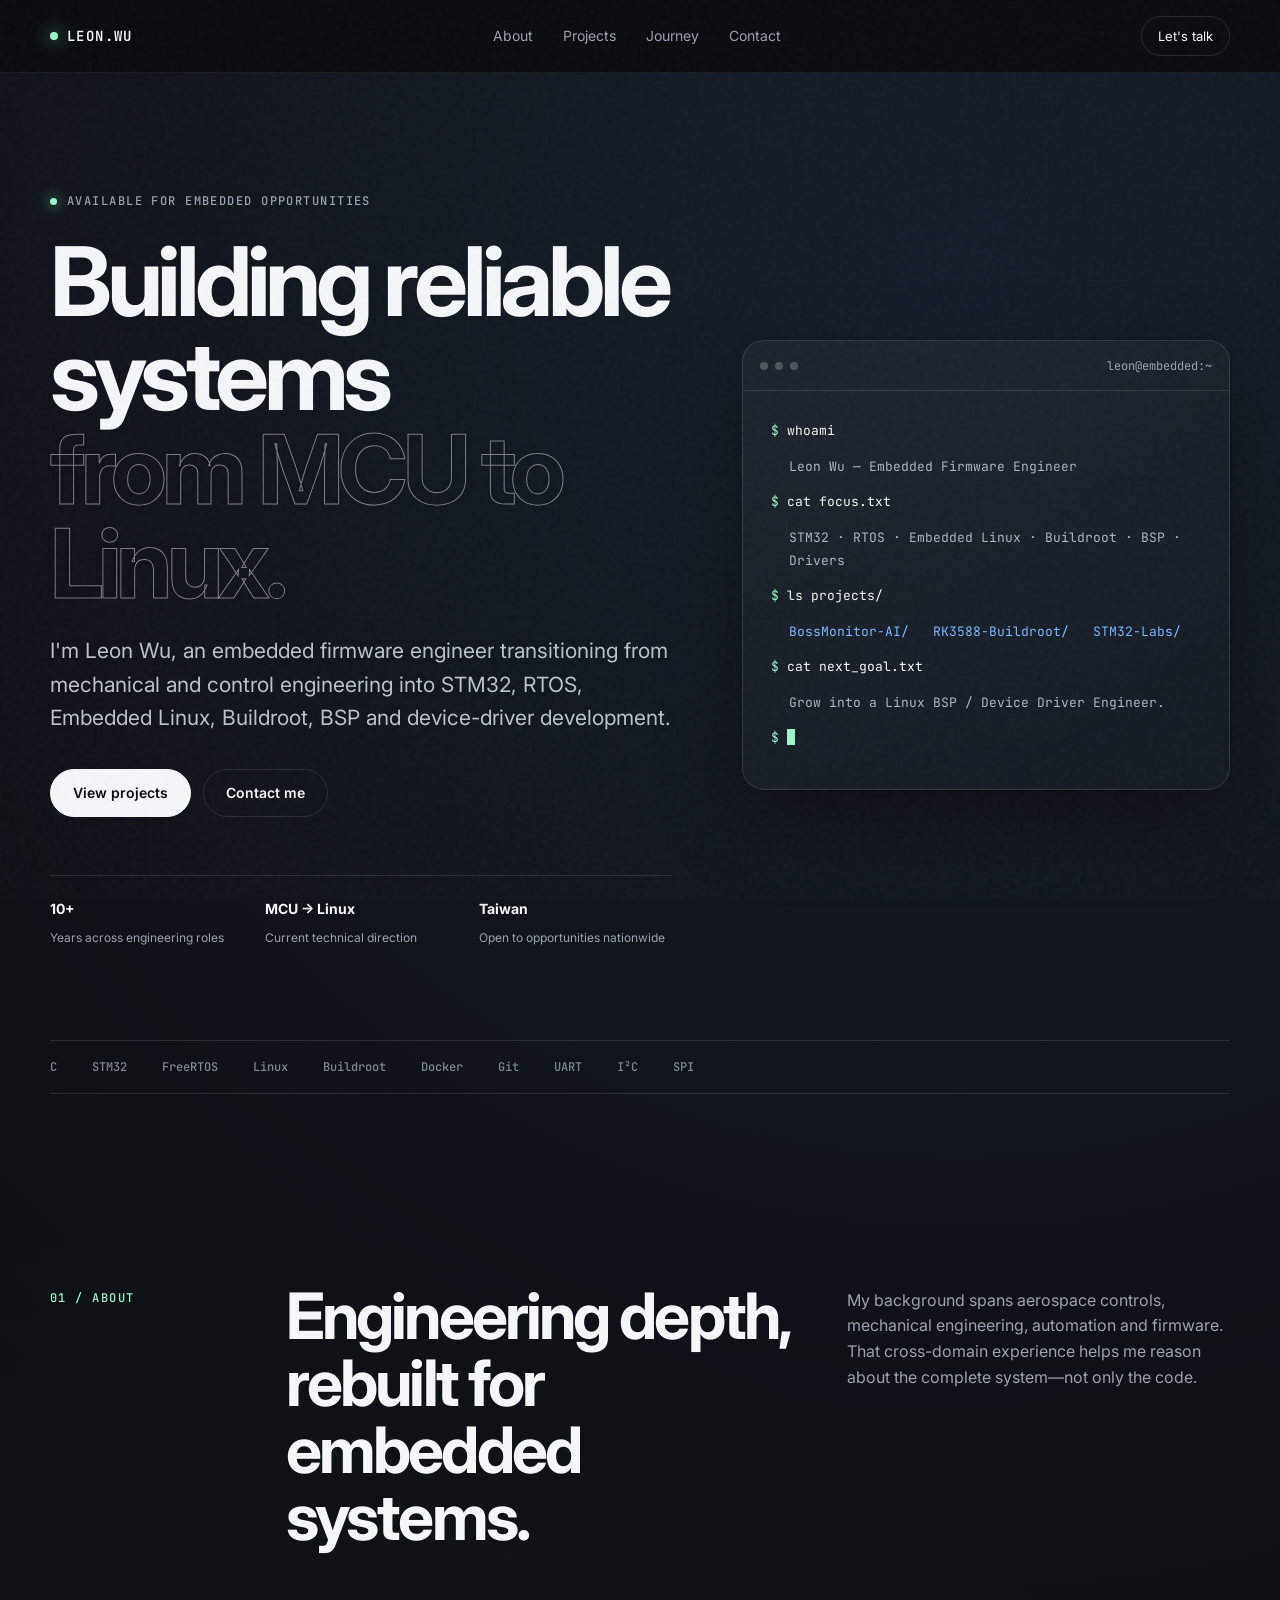
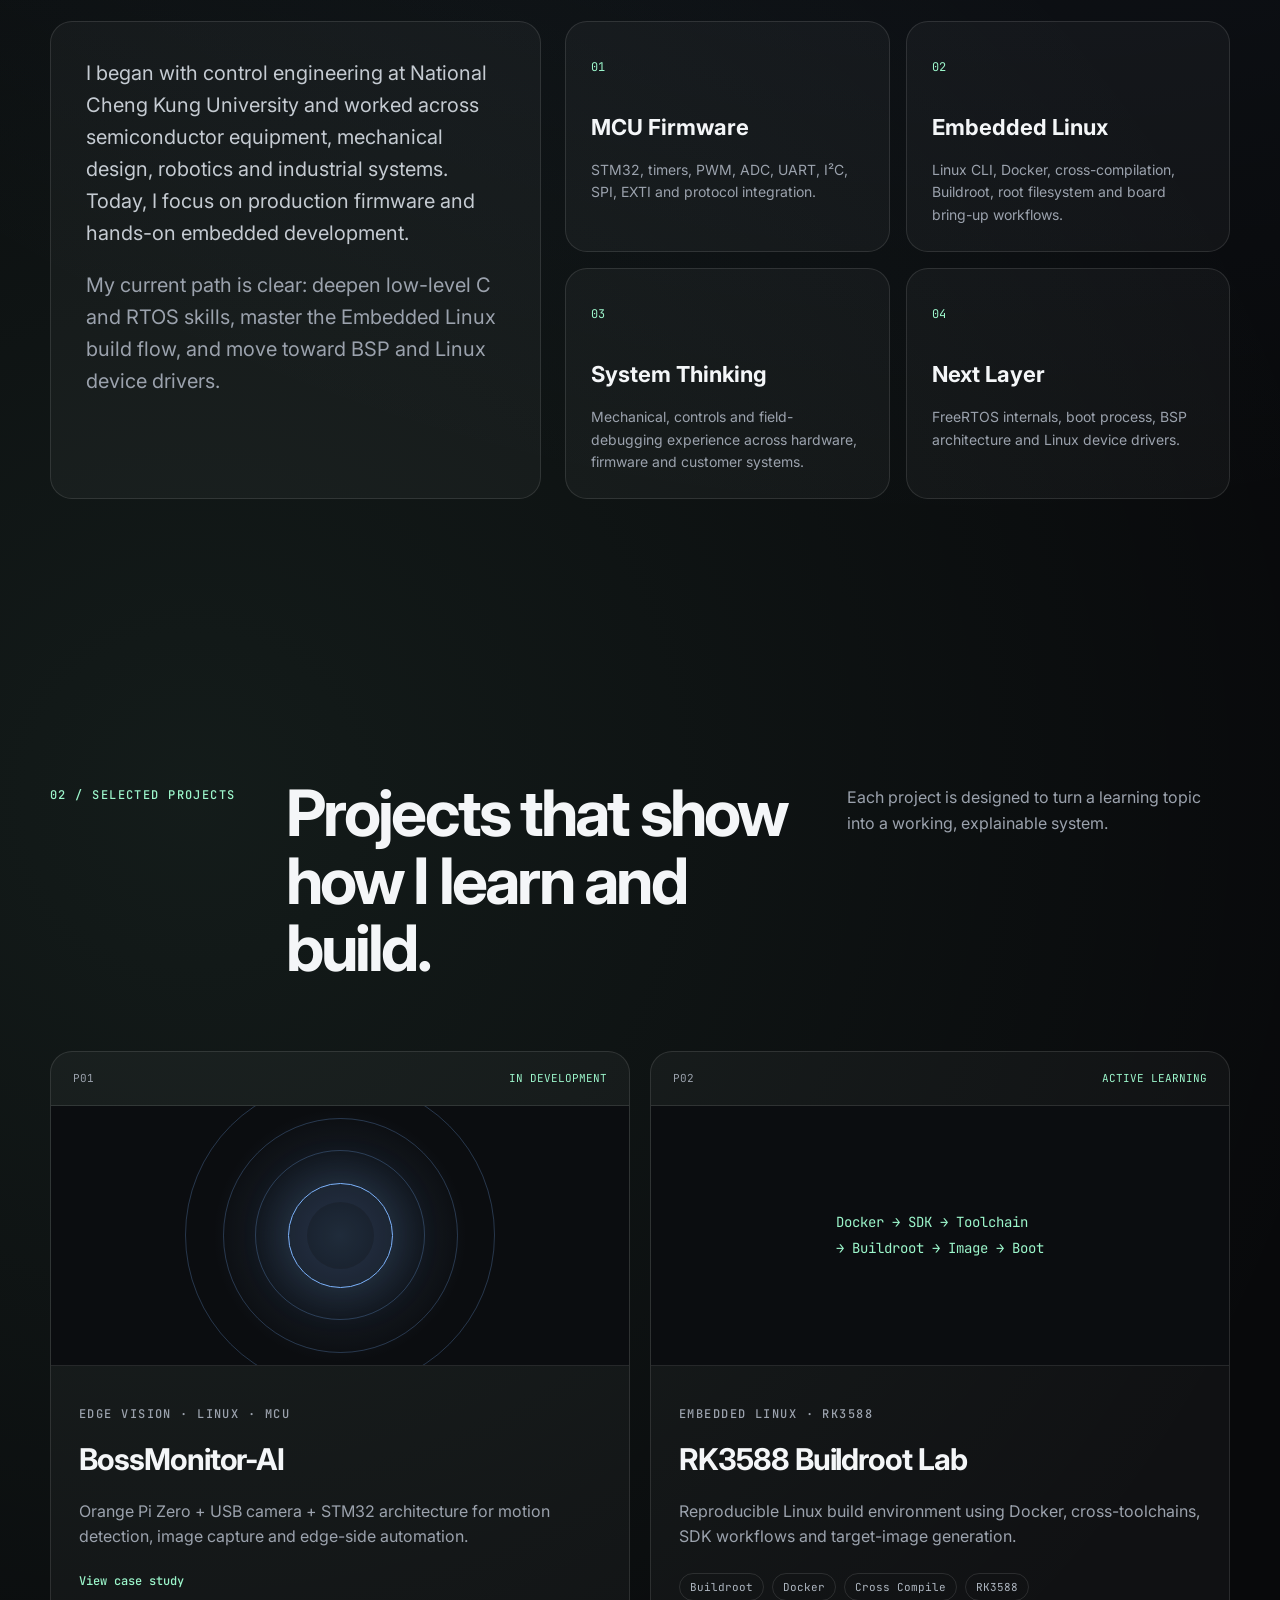
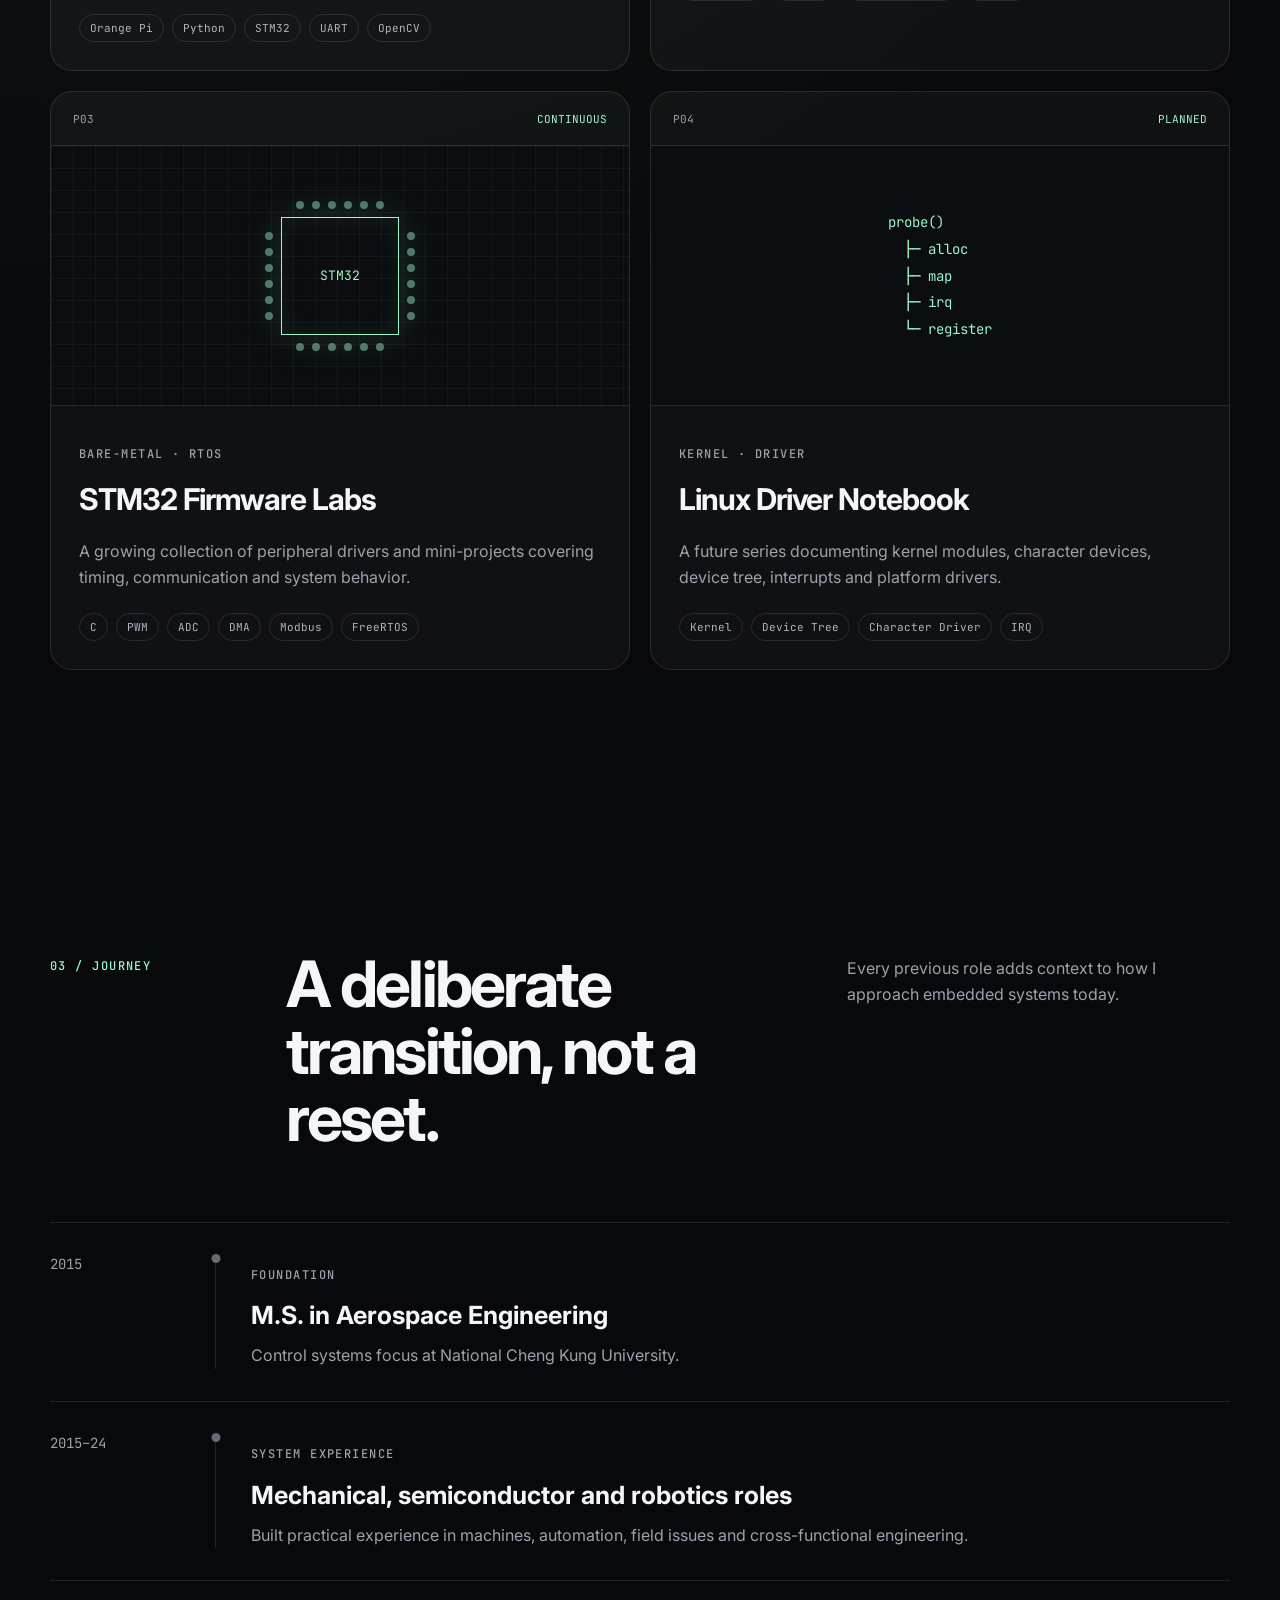
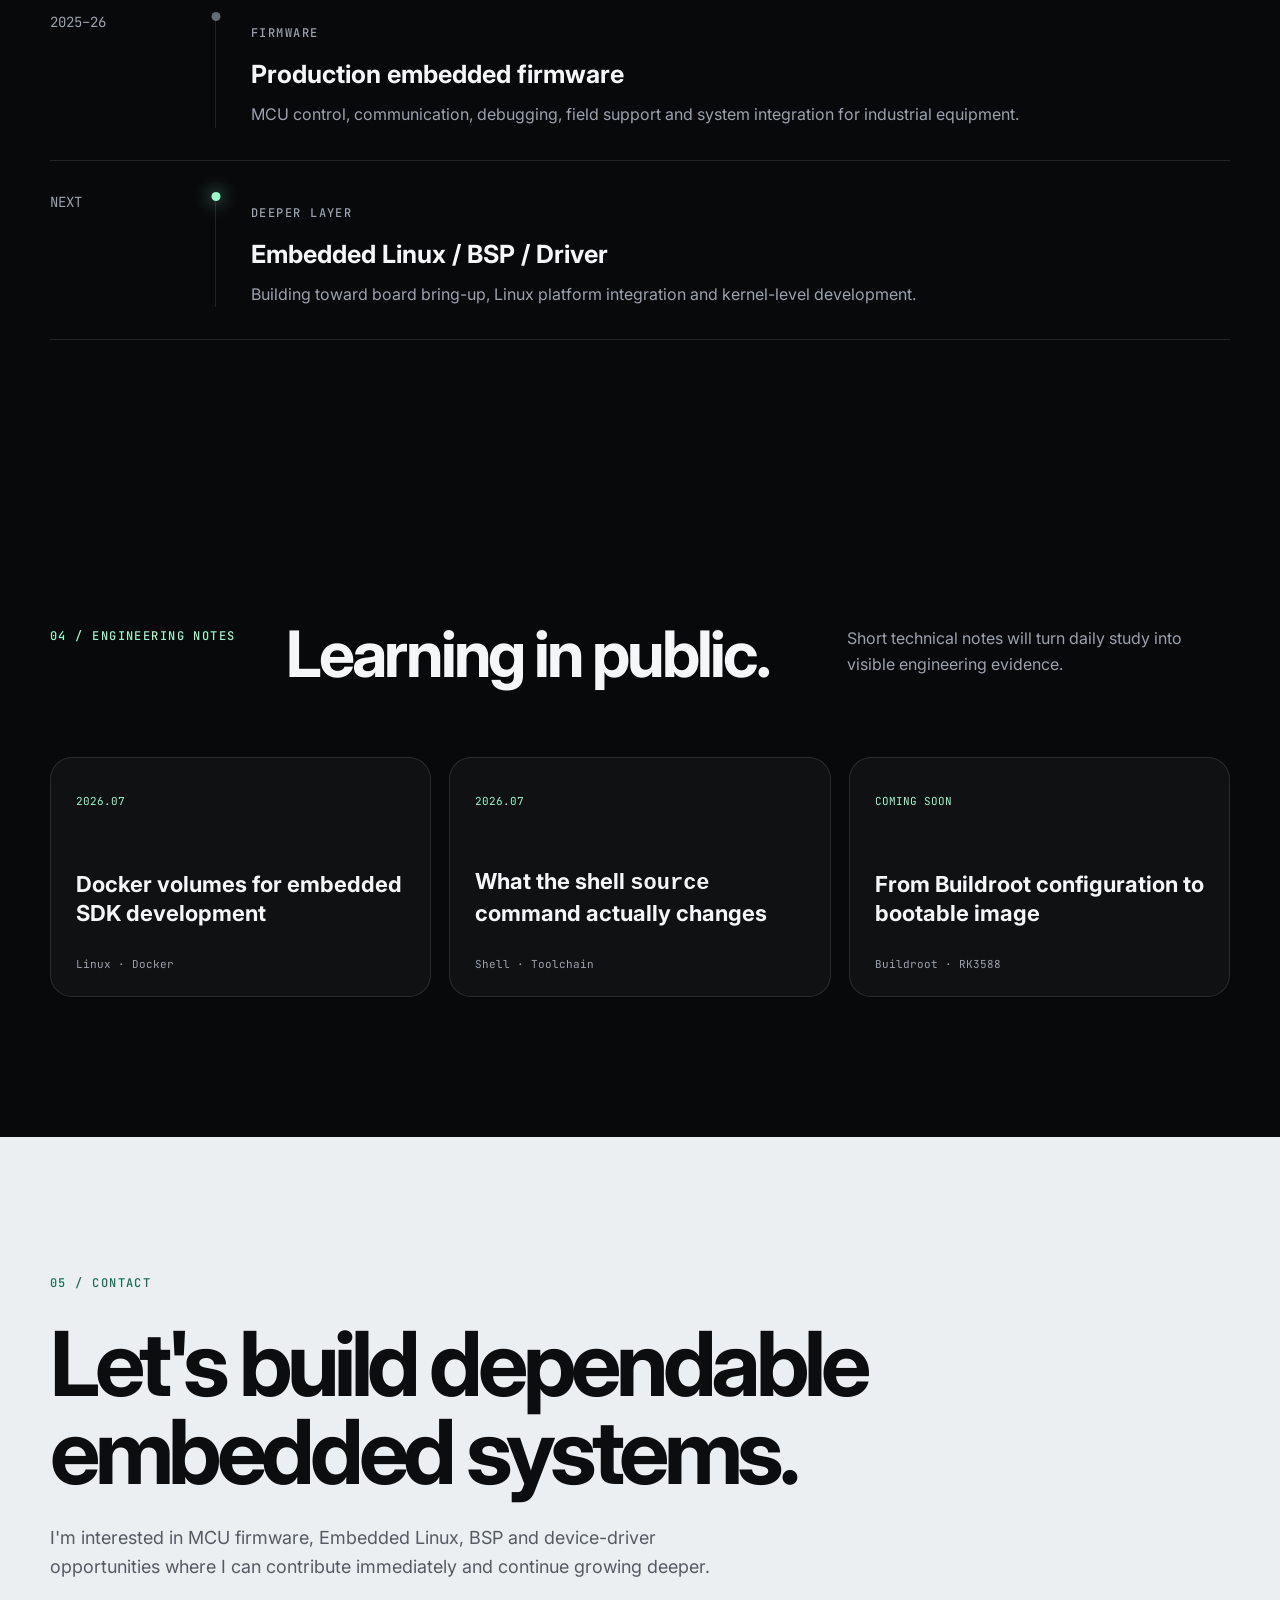
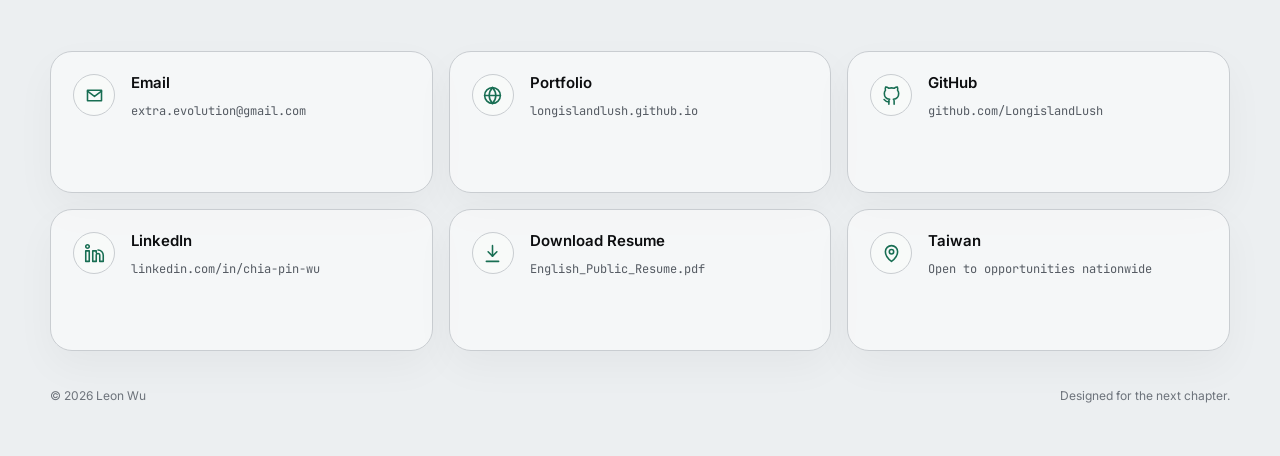
==== commit 5023fef6: "feat(repo): add BossMonitor-AI case study and homepage link" ====
--- a/index.html
+++ b/index.html
@@ -132,7 +132,7 @@
       </div>
 
       <div class="projects-grid">
-        <article class="project-card featured reveal">
+        <a class="project-card project-card-clickable featured reveal" href="projects/bossmonitor-ai.html" aria-label="View BossMonitor-AI case study">
           <div class="project-top">
             <span class="project-index">P01</span>
             <span class="status">IN DEVELOPMENT</span>
@@ -149,9 +149,10 @@
             <p>
               Orange Pi Zero + USB camera + STM32 architecture for motion detection, image capture and edge-side automation.
             </p>
+            <span class="project-link">View case study</span>
             <div class="tags"><span>Orange Pi</span><span>Python</span><span>STM32</span><span>UART</span><span>OpenCV</span></div>
           </div>
-        </article>
+        </a>
 
         <article class="project-card reveal delay-1">
           <div class="project-top">
--- a/styles.css
+++ b/styles.css
@@ -108,12 +108,19 @@
 
 .projects-grid { display: grid; grid-template-columns: repeat(2, 1fr); gap: 20px; }
 .project-card { overflow: hidden; }
+.project-card-clickable { display:block; color:inherit; transition: transform .25s ease, border-color .25s ease, box-shadow .25s ease; }
+.project-card-clickable:hover { transform: translateY(-4px); border-color: var(--line-strong); box-shadow: 0 24px 60px rgba(0,0,0,.22); }
+.project-card-clickable:focus-visible { outline: 3px solid rgba(156,246,203,.4); outline-offset: 5px; border-color: var(--accent); }
+.project-card-clickable:hover .project-link, .project-card-clickable:focus-visible .project-link { color: var(--text); }
 .project-top { height: 54px; display: flex; align-items: center; justify-content: space-between; padding: 0 22px; border-bottom: 1px solid var(--line); font: 11px JetBrains Mono, monospace; color: var(--muted); }
 .status { color: var(--accent); }
 .project-visual { height: 260px; border-bottom: 1px solid var(--line); position: relative; display: grid; place-items: center; overflow: hidden; background: #0b0d10; }
 .project-copy { padding: 28px; }
 .project-copy h3 { font-size: 30px; letter-spacing: -.035em; margin: 8px 0 10px; }
 .project-copy > p:not(.project-type) { color: var(--muted); min-height: 52px; }
+.project-link { display:inline-flex; margin-top: 4px; color: var(--accent); font: 500 12px/1.4 JetBrains Mono, monospace; }
+.project-link:hover { color: var(--text); }
+.project-link:focus-visible { outline: 2px solid rgba(156,246,203,.45); outline-offset: 4px; border-radius: 4px; }
 .tags { display: flex; gap: 8px; flex-wrap: wrap; margin-top: 22px; }
 .tags span { border: 1px solid var(--line); border-radius: 999px; padding: 6px 10px; font: 11px JetBrains Mono, monospace; color: #aeb6c0; }
 .project-visual.boss { background: radial-gradient(circle, rgba(126,181,255,.18), transparent 40%), #0b0d10; }
@@ -128,6 +135,71 @@
 .chip:after { inset:14px -17px; border:0; border-left:8px dotted rgba(156,246,203,.45); border-right:8px dotted rgba(156,246,203,.45); }
 .chip span { font: 13px JetBrains Mono, monospace; color: var(--accent); }
 
+.project-detail-hero { padding: 108px 0 70px; min-height: calc(100vh - 72px); display:flex; align-items:center; }
+.project-detail-grid { display:grid; grid-template-columns: 1.08fr .92fr; gap: 64px; align-items:center; width:100%; }
+.project-detail-copy h1 { margin: 22px 0; font-size: clamp(46px, 6.7vw, 88px); line-height: .98; letter-spacing: -.055em; max-width: 920px; }
+.project-title-row { display:flex; align-items:flex-start; gap:18px; flex-wrap:wrap; }
+.project-title-row h1 { flex:1 1 560px; }
+.status-badge, .state-pill {
+  display:inline-flex; align-items:center; min-height:32px; border:1px solid rgba(156,246,203,.35);
+  border-radius:999px; padding:0 12px; color:var(--accent); font: 500 11px/1 JetBrains Mono, monospace; white-space:nowrap;
+}
+.back-link { display:inline-flex; margin-bottom: 28px; color: var(--muted); font: 500 12px/1.4 JetBrains Mono, monospace; }
+.back-link:hover { color: var(--accent); }
+.back-link:focus-visible { outline: 2px solid rgba(156,246,203,.45); outline-offset: 4px; border-radius: 4px; }
+.project-actions { display:flex; gap:12px; flex-wrap:wrap; margin-top:34px; }
+.project-hero-tags { margin-top:28px; }
+.project-detail-visual { border:1px solid var(--line); border-radius:22px; overflow:hidden; background:var(--panel); box-shadow:0 30px 80px rgba(0,0,0,.28); }
+.project-detail-visual .project-visual { height:330px; border-bottom:1px solid var(--line); }
+.detail-signal-list { display:grid; grid-template-columns: repeat(2,1fr); gap:10px; padding:22px; }
+.detail-signal-list span { border:1px solid var(--line); border-radius:999px; padding:8px 11px; color:#aeb6c0; font: 11px JetBrains Mono, monospace; }
+.detail-panel-grid, .spec-grid, .detail-list-grid { display:grid; grid-template-columns: repeat(3,1fr); gap:18px; }
+.spec-grid { grid-template-columns: repeat(4,1fr); }
+.detail-panel, .flow-node {
+  border:1px solid var(--line); background:var(--panel); border-radius:22px; padding:28px;
+}
+.detail-panel h3, .flow-node h3 { margin: 10px 0; font-size:24px; letter-spacing:-.03em; }
+.detail-panel p:last-child, .flow-node p { color:var(--muted); margin-bottom:0; }
+.detail-list-grid { grid-template-columns: repeat(2,1fr); }
+.planned-card { border-color: rgba(126,181,255,.22); }
+.architecture-board { display:grid; grid-template-columns: 1.25fr .75fr; gap:20px; }
+.architecture-stage { border:1px solid var(--line); background:var(--panel); border-radius:22px; padding:24px; }
+.architecture-stage.planned { border-color:rgba(126,181,255,.22); }
+.architecture-stage-head { display:flex; align-items:center; justify-content:space-between; gap:16px; margin-bottom:20px; }
+.architecture-stage-head h3 { margin:0; font-size:24px; letter-spacing:-.03em; }
+.state-pill.completed { color:var(--accent); border-color:rgba(156,246,203,.35); }
+.state-pill.planned { color:var(--accent-2); border-color:rgba(126,181,255,.35); }
+.flow-stack { display:grid; gap:10px; }
+.flow-card { border:1px solid var(--line); border-radius:16px; padding:18px; background:rgba(255,255,255,.025); }
+.flow-card.planned { border-color:rgba(126,181,255,.22); background:rgba(126,181,255,.035); }
+.flow-card span { color:var(--accent); font: 11px JetBrains Mono, monospace; }
+.flow-card.planned span { color:var(--accent-2); }
+.flow-card h4 { margin:8px 0; font-size:18px; letter-spacing:-.02em; }
+.flow-card p { margin:0; color:var(--muted); font-size:14px; }
+.flow-connector { display:grid; place-items:center; color:var(--muted); font: 11px JetBrains Mono, monospace; text-transform:uppercase; }
+.flow-connector.planned { color:var(--accent-2); }
+.architecture-flow { display:grid; grid-template-columns: 1fr auto 1fr auto 1fr auto 1fr; gap:16px; align-items:center; }
+.flow-node { min-height:190px; }
+.flow-node span { color:var(--accent); font: 12px JetBrains Mono, monospace; }
+.flow-arrow { color:var(--accent); font: 24px JetBrains Mono, monospace; }
+.project-detail-cta { padding: 120px 0 70px; background:#eceff1; color:#0c0d0f; }
+.project-detail-cta h2 { max-width:820px; font-size:clamp(44px, 7vw, 84px); line-height:.98; letter-spacing:-.055em; margin:28px 0; }
+.project-detail-cta .section-kicker { color:#186e53; }
+.project-detail-cta .button.primary { background:#0c0d0f; color:#f4f6f8; border-color:#0c0d0f; }
+.project-detail-cta .button.ghost { border-color:#c9cdd1; }
+.project-detail-cta .button.ghost:hover { border-color:#186e53; color:#186e53; }
+.project-nav-grid { display:grid; grid-template-columns:repeat(4,1fr); gap:16px; margin-top:46px; }
+.project-nav-card {
+  min-height:130px; display:flex; flex-direction:column; justify-content:space-between; padding:22px;
+  border:1px solid #c9cdd1; border-radius:22px; background:rgba(255,255,255,.52);
+  transition: transform .25s ease, border-color .25s ease, box-shadow .25s ease, color .25s ease;
+}
+.project-nav-card:hover { transform:translateY(-4px); border-color:#97aaa5; box-shadow:0 24px 50px rgba(12,13,15,.09); color:#186e53; }
+.project-nav-card:focus-visible { outline:3px solid rgba(24,110,83,.28); outline-offset:4px; border-color:#186e53; }
+.project-nav-card span { color:#186e53; font: 11px JetBrains Mono, monospace; text-transform:uppercase; }
+.project-nav-card strong { color:#0c0d0f; font-size:18px; line-height:1.25; }
+.project-nav-card-static:hover { transform:none; color:#0c0d0f; }
+
 .timeline { border-top: 1px solid var(--line); }
 .timeline-item { display: grid; grid-template-columns: 130px 1px 1fr; gap: 35px; min-height: 170px; border-bottom: 1px solid var(--line); padding: 32px 0; }
 .timeline-year { font: 14px JetBrains Mono, monospace; color: var(--muted); }
@@ -168,8 +240,9 @@
 .contact-card-value { color:#555b63; font:12px/1.5 JetBrains Mono, monospace; overflow-wrap:anywhere; }
 .footer-line { display:flex; justify-content:space-between; color:#6d737b; font-size:12px; padding-top:35px; }
 
-.reveal { opacity: 0; transform: translateY(22px); transition: opacity .75s ease, transform .75s ease; }
-.reveal.visible { opacity: 1; transform: none; }
+.reveal { opacity: 1; transform: none; transition: opacity .75s ease, transform .75s ease; }
+.js .reveal { opacity: 0; transform: translateY(22px); }
+.js .reveal.visible { opacity: 1; transform: none; }
 .delay-1 { transition-delay: .12s; } .delay-2 { transition-delay: .24s; }
 
 @media (max-width: 900px) {
@@ -179,6 +252,13 @@
   .hero-grid { gap:50px; }
   .section-heading { grid-template-columns:1fr; gap:14px; }
   .projects-grid { grid-template-columns:1fr; }
+  .project-detail-hero { padding-top:78px; min-height:auto; }
+  .project-detail-grid { grid-template-columns:1fr; gap:48px; }
+  .detail-panel-grid, .spec-grid, .detail-list-grid { grid-template-columns:repeat(2,1fr); }
+  .architecture-board { grid-template-columns:1fr; }
+  .architecture-flow { grid-template-columns:1fr; }
+  .flow-arrow { transform:rotate(90deg); justify-self:center; }
+  .project-nav-grid { grid-template-columns:repeat(2,1fr); }
   .notes-grid { grid-template-columns:1fr; }
   .contact-card-grid { grid-template-columns:repeat(2,1fr); }
 }
@@ -193,6 +273,13 @@
   .skills-grid { grid-template-columns:1fr; }
   .section { padding:90px 0; }
   .project-visual { height:220px; }
+  .project-detail-copy h1 { font-size:48px; }
+  .project-detail-visual .project-visual { height:240px; }
+  .project-title-row { display:block; }
+  .status-badge { margin-top:12px; }
+  .detail-signal-list, .detail-panel-grid, .spec-grid, .detail-list-grid, .project-nav-grid { grid-template-columns:1fr; }
+  .detail-panel, .flow-node, .architecture-stage, .flow-card, .project-nav-card { padding:22px; }
+  .project-detail-cta { padding:90px 0 50px; }
   .timeline-item { grid-template-columns:76px 1px 1fr; gap:18px; }
   .contact-card-grid { grid-template-columns:1fr; margin-top:48px; }
   .contact-card { min-height:124px; padding:18px; }
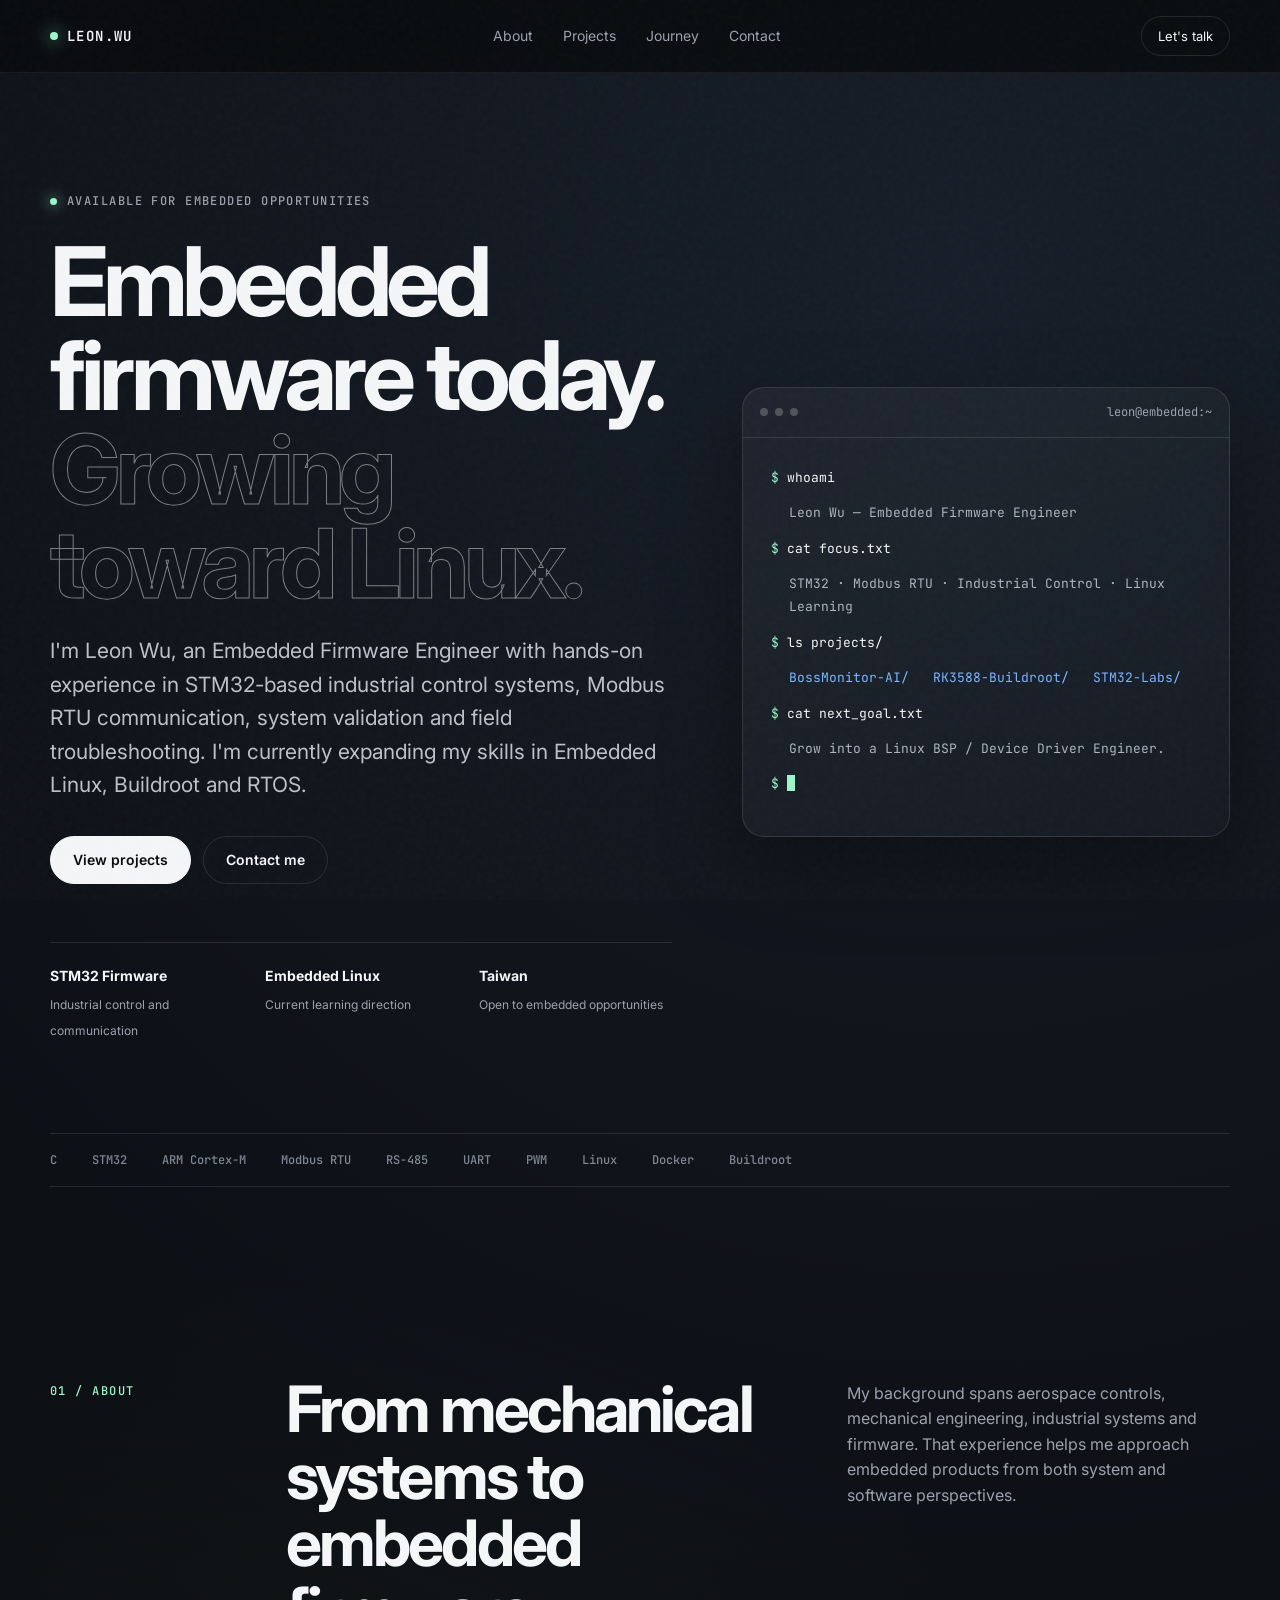
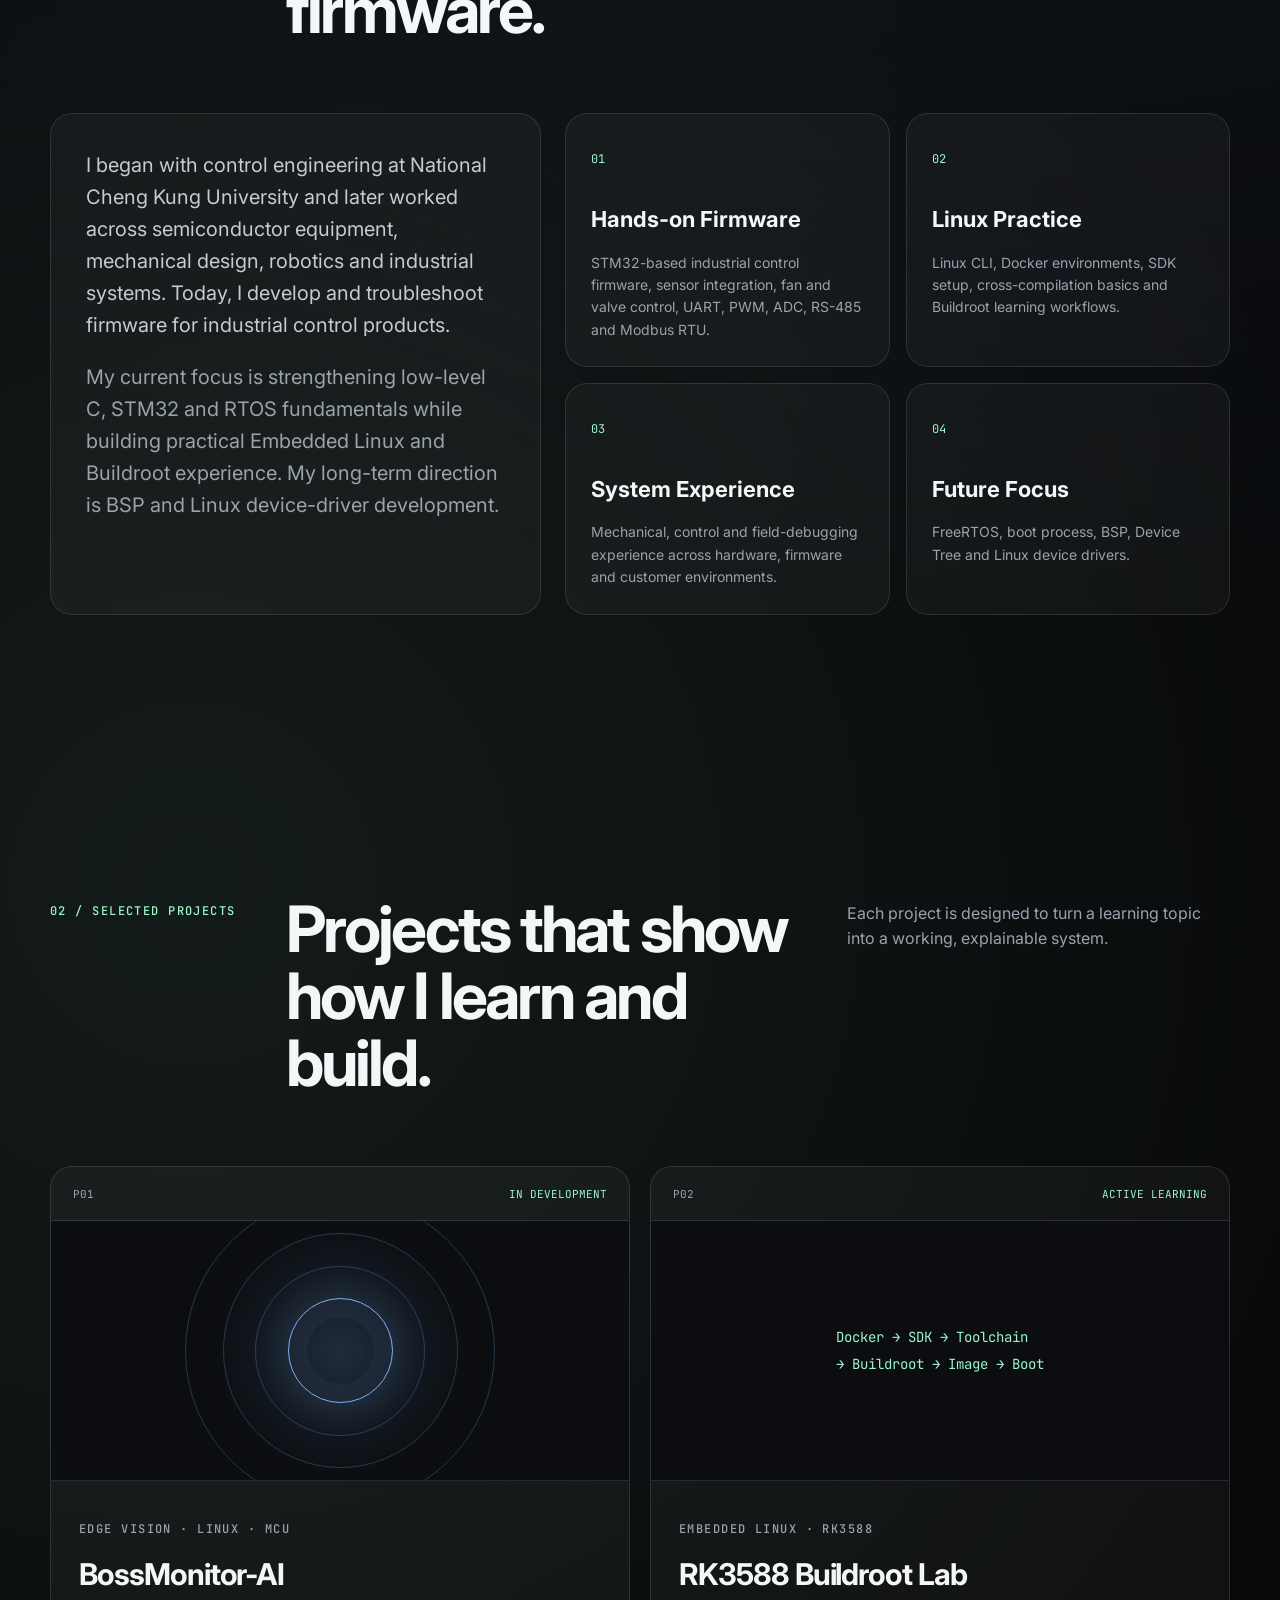
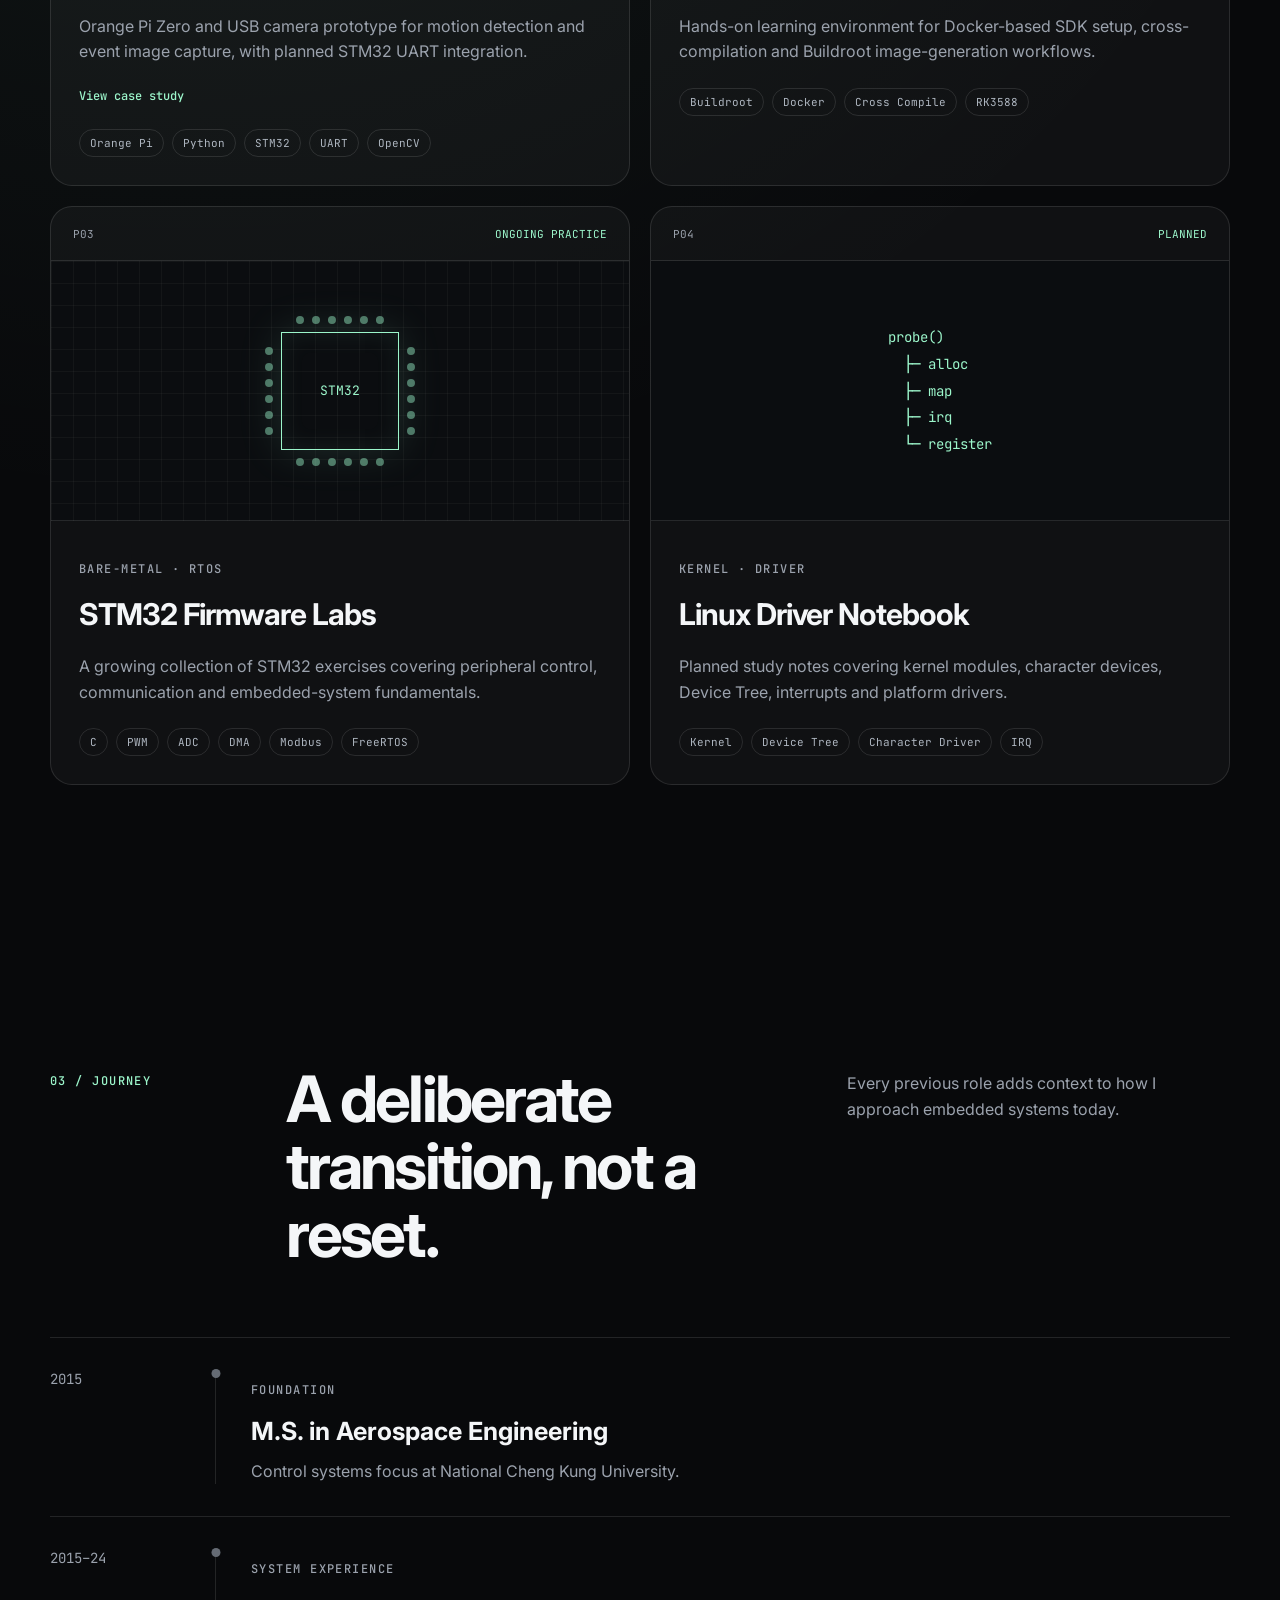
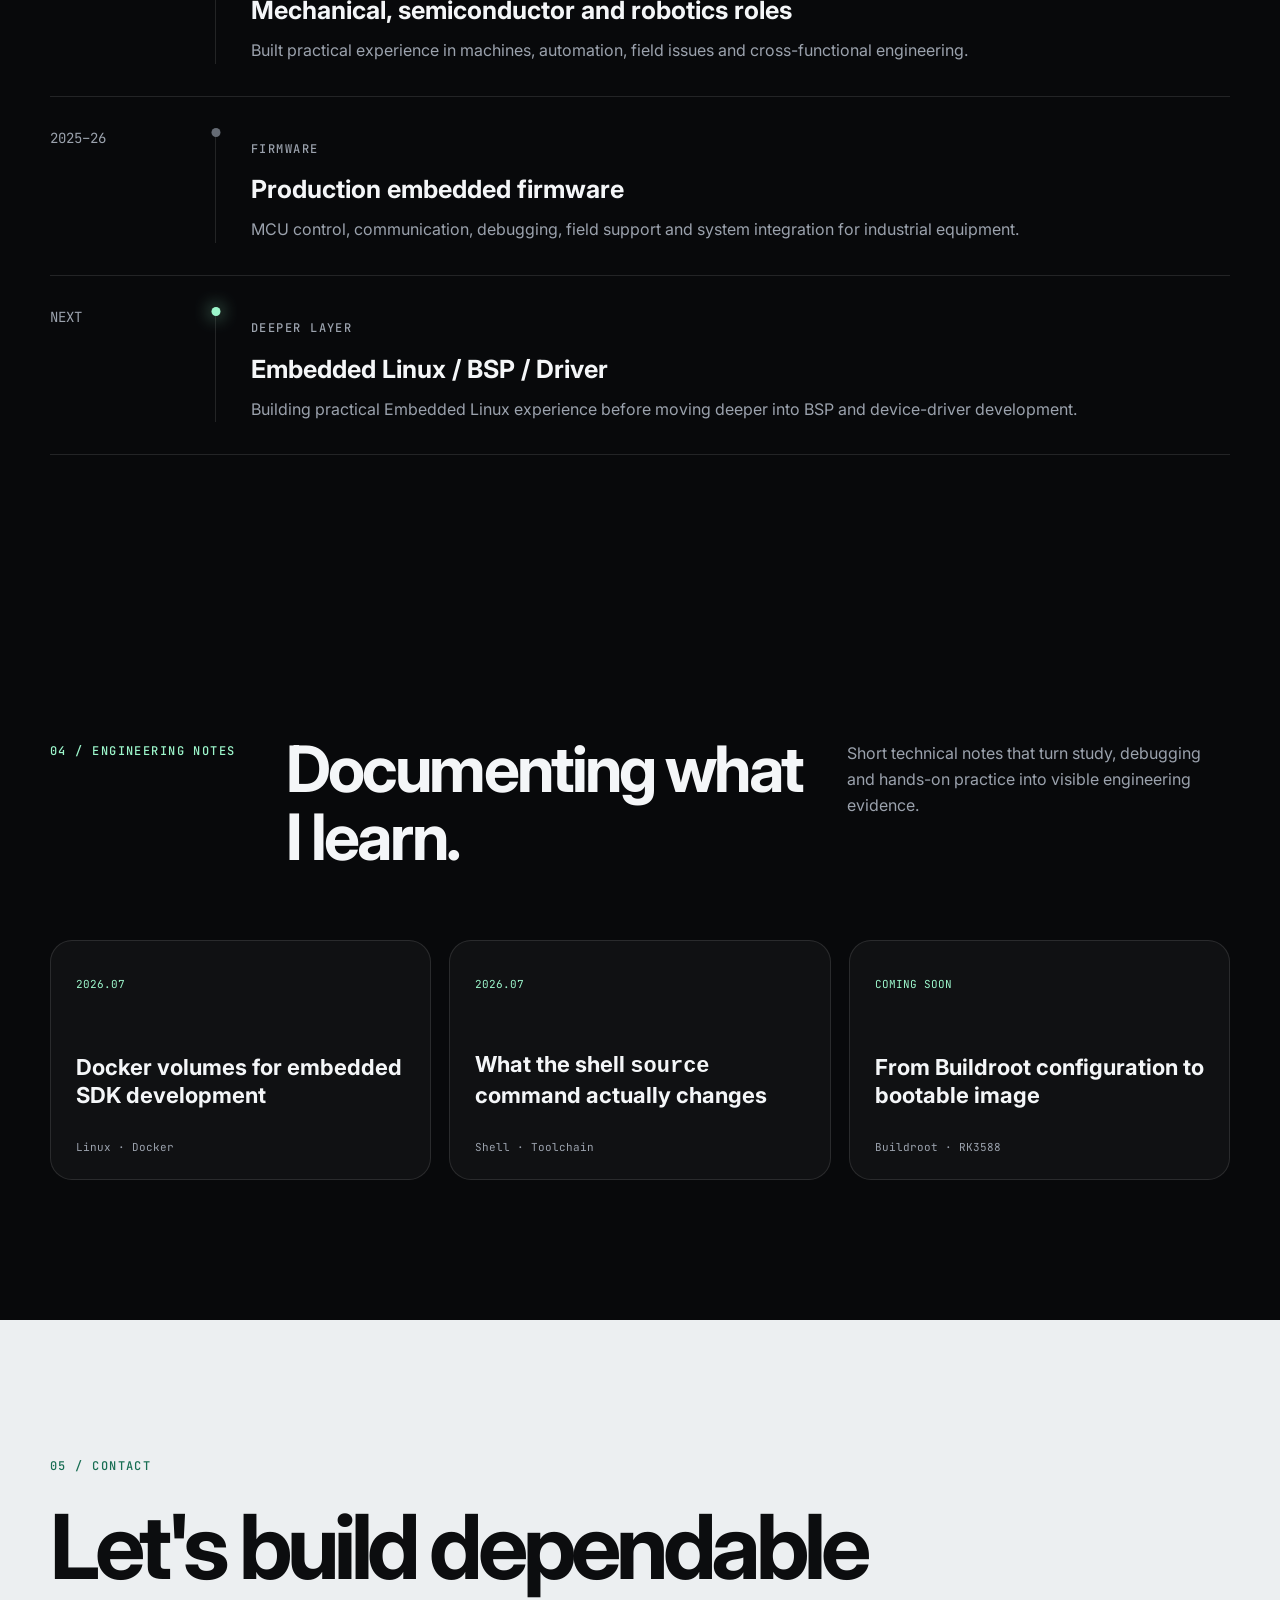
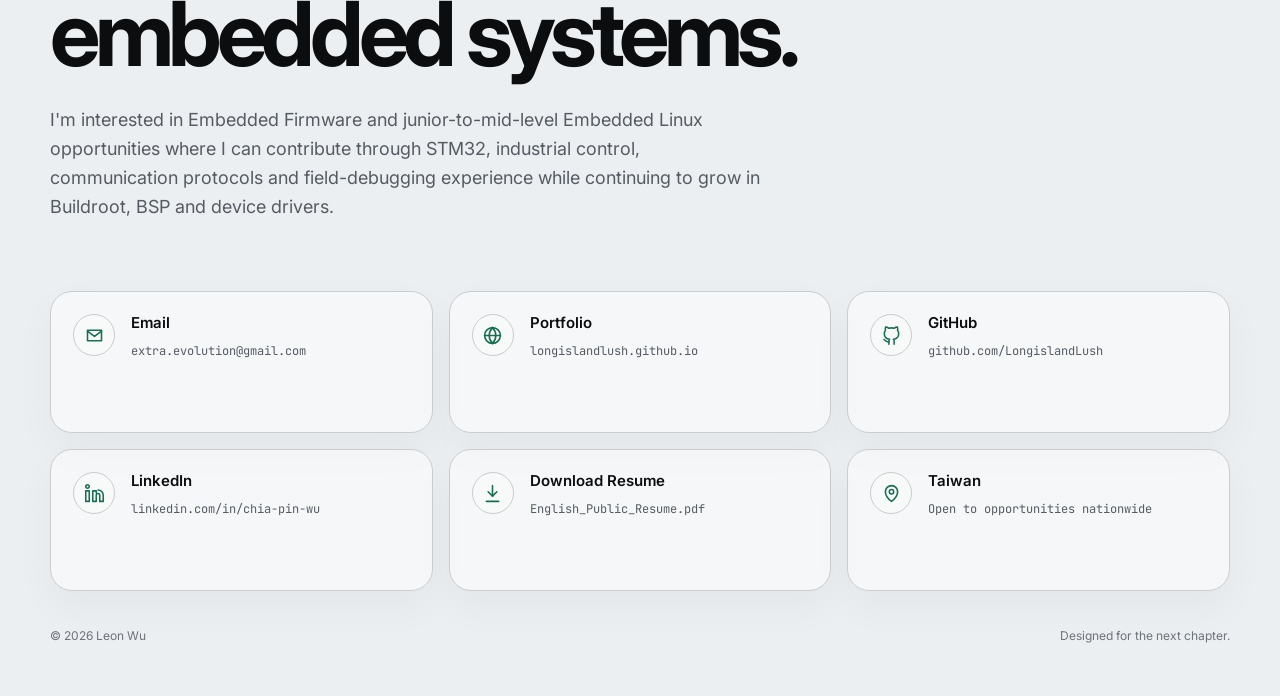
==== commit 4475b12b: "chore(repo): align homepage copy with experience level" ====
--- a/index.html
+++ b/index.html
@@ -3,7 +3,7 @@
 <head>
   <meta charset="utf-8" />
   <meta name="viewport" content="width=device-width, initial-scale=1" />
-  <meta name="description" content="Leon Wu — Embedded Firmware Engineer focused on STM32, RTOS, Embedded Linux, Buildroot, BSP and device drivers." />
+  <meta name="description" content="Leon Wu — Embedded Firmware Engineer with hands-on experience in STM32-based industrial control systems, Modbus RTU, system validation and field troubleshooting. Currently expanding into Embedded Linux and Buildroot." />
   <meta name="theme-color" content="#08090b" />
   <title>Leon Wu — Embedded Firmware Engineer</title>
   <link rel="preconnect" href="https://fonts.googleapis.com">
@@ -35,21 +35,22 @@
         <div class="hero-copy reveal">
           <p class="eyebrow"><span></span> AVAILABLE FOR EMBEDDED OPPORTUNITIES</p>
           <h1>
-            Building reliable systems
-            <span>from MCU to Linux.</span>
+            Embedded firmware today.
+            <span>Growing toward Linux.</span>
           </h1>
           <p class="hero-lead">
-            I'm Leon Wu, an embedded firmware engineer transitioning from mechanical and control engineering into
-            STM32, RTOS, Embedded Linux, Buildroot, BSP and device-driver development.
+            I'm Leon Wu, an Embedded Firmware Engineer with hands-on experience in STM32-based industrial control systems,
+            Modbus RTU communication, system validation and field troubleshooting. I'm currently expanding my skills in
+            Embedded Linux, Buildroot and RTOS.
           </p>
           <div class="hero-actions">
             <a class="button primary" href="#projects">View projects</a>
             <a class="button ghost" href="#contact">Contact me</a>
           </div>
           <div class="hero-meta">
-            <div><strong>10+</strong><span>Years across engineering roles</span></div>
-            <div><strong>MCU → Linux</strong><span>Current technical direction</span></div>
-            <div><strong>Taiwan</strong><span>Open to opportunities nationwide</span></div>
+            <div><strong>STM32 Firmware</strong><span>Industrial control and communication</span></div>
+            <div><strong>Embedded Linux</strong><span>Current learning direction</span></div>
+            <div><strong>Taiwan</strong><span>Open to embedded opportunities</span></div>
           </div>
         </div>
 
@@ -62,7 +63,7 @@
             <p><span class="prompt">$</span> whoami</p>
             <p class="result">Leon Wu — Embedded Firmware Engineer</p>
             <p><span class="prompt">$</span> cat focus.txt</p>
-            <p class="result">STM32 · RTOS · Embedded Linux · Buildroot · BSP · Drivers</p>
+            <p class="result">STM32 · Modbus RTU · Industrial Control · Linux Learning</p>
             <p><span class="prompt">$</span> ls projects/</p>
             <p class="result accent">BossMonitor-AI/ &nbsp; RK3588-Buildroot/ &nbsp; STM32-Labs/</p>
             <p><span class="prompt">$</span> cat next_goal.txt</p>
@@ -73,52 +74,52 @@
       </div>
 
       <div class="tech-strip reveal delay-2" aria-label="Core technologies">
-        <span>C</span><span>STM32</span><span>FreeRTOS</span><span>Linux</span><span>Buildroot</span><span>Docker</span><span>Git</span><span>UART</span><span>I²C</span><span>SPI</span>
+        <span>C</span><span>STM32</span><span>ARM Cortex-M</span><span>Modbus RTU</span><span>RS-485</span><span>UART</span><span>PWM</span><span>Linux</span><span>Docker</span><span>Buildroot</span>
       </div>
     </section>
 
     <section class="section container" id="about">
       <div class="section-heading reveal">
         <p class="section-kicker">01 / ABOUT</p>
-        <h2>Engineering depth, rebuilt for embedded systems.</h2>
+        <h2>From mechanical systems to embedded firmware.</h2>
         <p>
-          My background spans aerospace controls, mechanical engineering, automation and firmware.
-          That cross-domain experience helps me reason about the complete system—not only the code.
+          My background spans aerospace controls, mechanical engineering, industrial systems and firmware.
+          That experience helps me approach embedded products from both system and software perspectives.
         </p>
       </div>
 
       <div class="about-grid">
         <article class="panel about-story reveal">
           <p>
-            I began with control engineering at National Cheng Kung University and worked across semiconductor equipment,
-            mechanical design, robotics and industrial systems. Today, I focus on production firmware and hands-on embedded development.
+            I began with control engineering at National Cheng Kung University and later worked across semiconductor equipment,
+            mechanical design, robotics and industrial systems. Today, I develop and troubleshoot firmware for industrial control products.
           </p>
           <p>
-            My current path is clear: deepen low-level C and RTOS skills, master the Embedded Linux build flow,
-            and move toward BSP and Linux device drivers.
+            My current focus is strengthening low-level C, STM32 and RTOS fundamentals while building practical Embedded Linux
+            and Buildroot experience. My long-term direction is BSP and Linux device-driver development.
           </p>
         </article>
 
         <div class="skills-grid reveal delay-1">
           <article class="skill-card">
             <p class="skill-num">01</p>
-            <h3>MCU Firmware</h3>
-            <p>STM32, timers, PWM, ADC, UART, I²C, SPI, EXTI and protocol integration.</p>
+            <h3>Hands-on Firmware</h3>
+            <p>STM32-based industrial control firmware, sensor integration, fan and valve control, UART, PWM, ADC, RS-485 and Modbus RTU.</p>
           </article>
           <article class="skill-card">
             <p class="skill-num">02</p>
-            <h3>Embedded Linux</h3>
-            <p>Linux CLI, Docker, cross-compilation, Buildroot, root filesystem and board bring-up workflows.</p>
+            <h3>Linux Practice</h3>
+            <p>Linux CLI, Docker environments, SDK setup, cross-compilation basics and Buildroot learning workflows.</p>
           </article>
           <article class="skill-card">
             <p class="skill-num">03</p>
-            <h3>System Thinking</h3>
-            <p>Mechanical, controls and field-debugging experience across hardware, firmware and customer systems.</p>
+            <h3>System Experience</h3>
+            <p>Mechanical, control and field-debugging experience across hardware, firmware and customer environments.</p>
           </article>
           <article class="skill-card">
             <p class="skill-num">04</p>
-            <h3>Next Layer</h3>
-            <p>FreeRTOS internals, boot process, BSP architecture and Linux device drivers.</p>
+            <h3>Future Focus</h3>
+            <p>FreeRTOS, boot process, BSP, Device Tree and Linux device drivers.</p>
           </article>
         </div>
       </div>
@@ -147,7 +148,7 @@
             <p class="project-type">EDGE VISION · LINUX · MCU</p>
             <h3>BossMonitor-AI</h3>
             <p>
-              Orange Pi Zero + USB camera + STM32 architecture for motion detection, image capture and edge-side automation.
+              Orange Pi Zero and USB camera prototype for motion detection and event image capture, with planned STM32 UART integration.
             </p>
             <span class="project-link">View case study</span>
             <div class="tags"><span>Orange Pi</span><span>Python</span><span>STM32</span><span>UART</span><span>OpenCV</span></div>
@@ -166,7 +167,7 @@
             <p class="project-type">EMBEDDED LINUX · RK3588</p>
             <h3>RK3588 Buildroot Lab</h3>
             <p>
-              Reproducible Linux build environment using Docker, cross-toolchains, SDK workflows and target-image generation.
+              Hands-on learning environment for Docker-based SDK setup, cross-compilation and Buildroot image-generation workflows.
             </p>
             <div class="tags"><span>Buildroot</span><span>Docker</span><span>Cross Compile</span><span>RK3588</span></div>
           </div>
@@ -175,7 +176,7 @@
         <article class="project-card reveal">
           <div class="project-top">
             <span class="project-index">P03</span>
-            <span class="status">CONTINUOUS</span>
+            <span class="status">ONGOING PRACTICE</span>
           </div>
           <div class="project-visual stm32">
             <div class="chip">
@@ -186,7 +187,7 @@
             <p class="project-type">BARE-METAL · RTOS</p>
             <h3>STM32 Firmware Labs</h3>
             <p>
-              A growing collection of peripheral drivers and mini-projects covering timing, communication and system behavior.
+              A growing collection of STM32 exercises covering peripheral control, communication and embedded-system fundamentals.
             </p>
             <div class="tags"><span>C</span><span>PWM</span><span>ADC</span><span>DMA</span><span>Modbus</span><span>FreeRTOS</span></div>
           </div>
@@ -208,7 +209,7 @@
             <p class="project-type">KERNEL · DRIVER</p>
             <h3>Linux Driver Notebook</h3>
             <p>
-              A future series documenting kernel modules, character devices, device tree, interrupts and platform drivers.
+              Planned study notes covering kernel modules, character devices, Device Tree, interrupts and platform drivers.
             </p>
             <div class="tags"><span>Kernel</span><span>Device Tree</span><span>Character Driver</span><span>IRQ</span></div>
           </div>
@@ -257,7 +258,7 @@
           <div class="timeline-copy">
             <p class="timeline-label">DEEPER LAYER</p>
             <h3>Embedded Linux / BSP / Driver</h3>
-            <p>Building toward board bring-up, Linux platform integration and kernel-level development.</p>
+            <p>Building practical Embedded Linux experience before moving deeper into BSP and device-driver development.</p>
           </div>
         </article>
       </div>
@@ -266,8 +267,8 @@
     <section class="section container" id="notes">
       <div class="section-heading reveal">
         <p class="section-kicker">04 / ENGINEERING NOTES</p>
-        <h2>Learning in public.</h2>
-        <p>Short technical notes will turn daily study into visible engineering evidence.</p>
+        <h2>Documenting what I learn.</h2>
+        <p>Short technical notes that turn study, debugging and hands-on practice into visible engineering evidence.</p>
       </div>
       <div class="notes-grid">
         <article class="note-card reveal">
@@ -293,8 +294,9 @@
         <p class="section-kicker">05 / CONTACT</p>
         <h2>Let's build dependable embedded systems.</h2>
         <p>
-          I'm interested in MCU firmware, Embedded Linux, BSP and device-driver opportunities
-          where I can contribute immediately and continue growing deeper.
+          I'm interested in Embedded Firmware and junior-to-mid-level Embedded Linux opportunities where I can contribute
+          through STM32, industrial control, communication protocols and field-debugging experience while continuing to grow
+          in Buildroot, BSP and device drivers.
         </p>
         <div class="contact-card-grid" aria-label="Contact information">
           <a class="contact-card" href="mailto:extra.evolution@gmail.com">
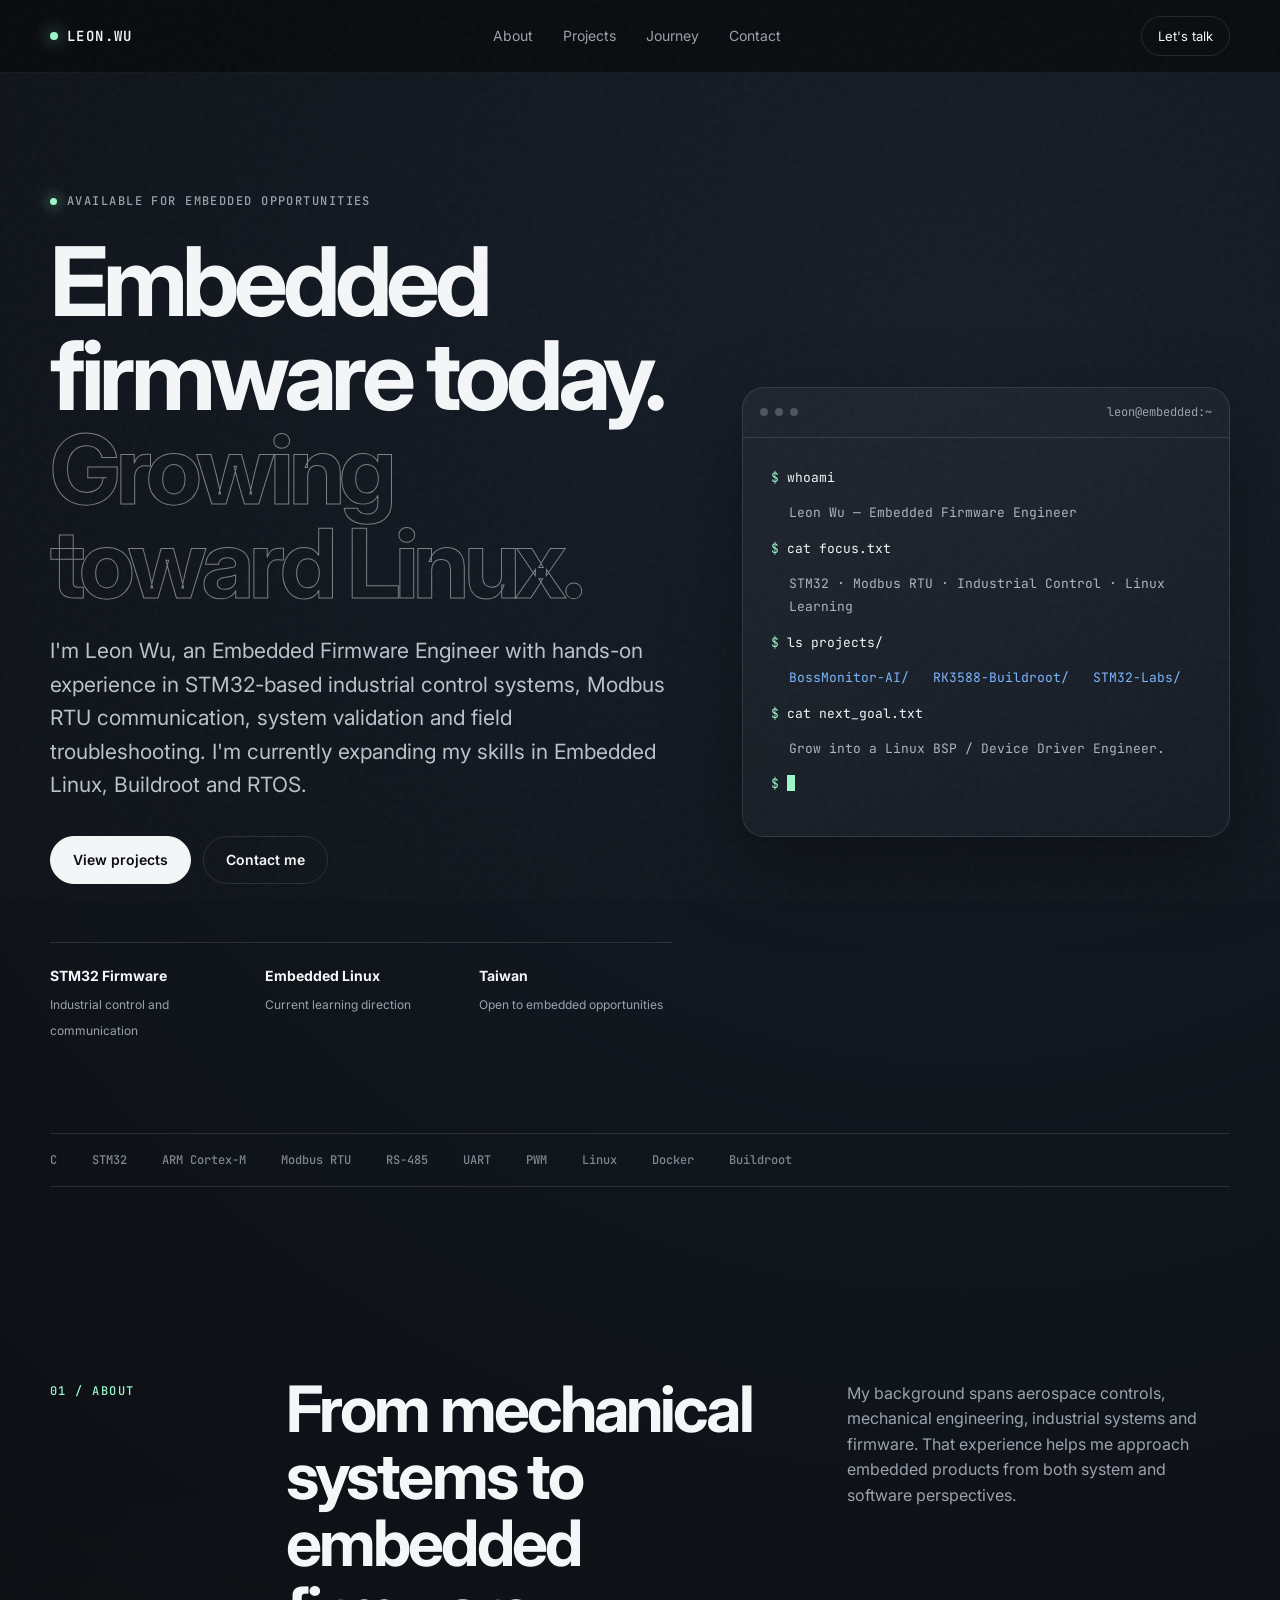
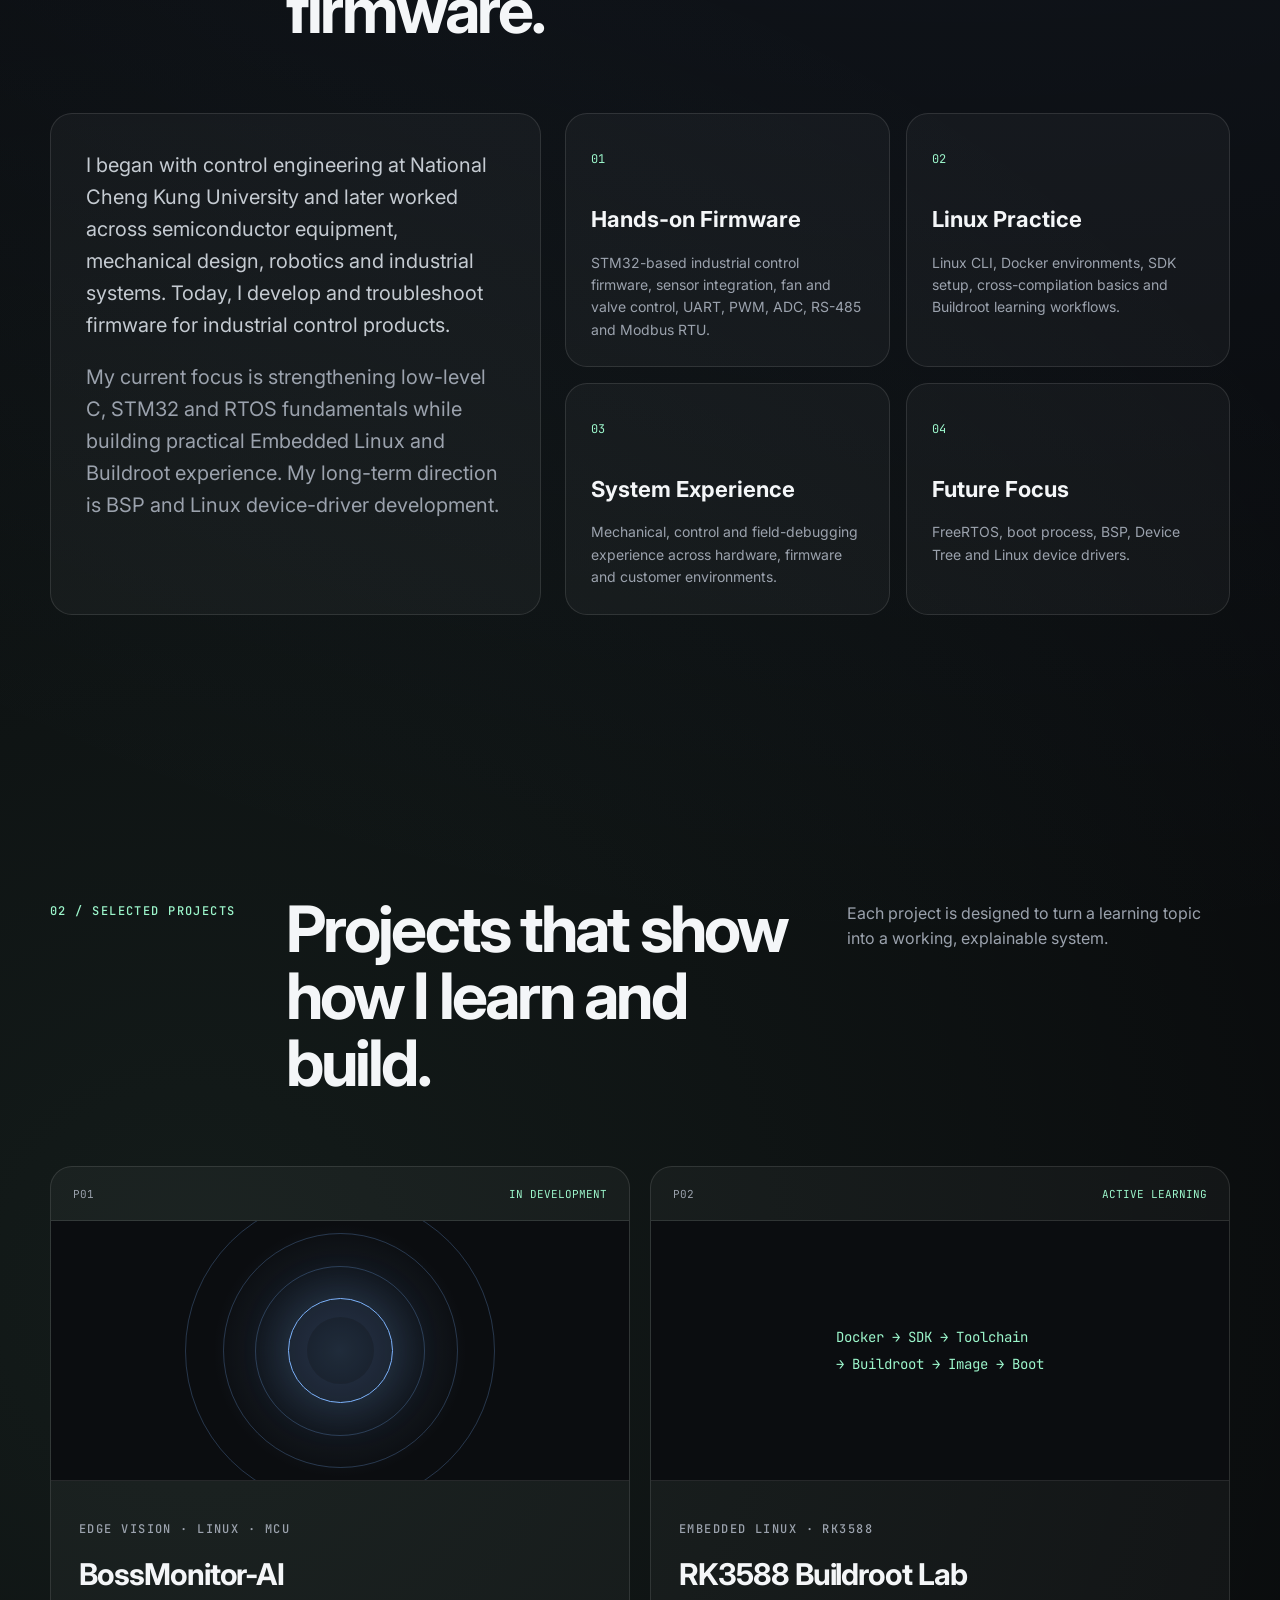
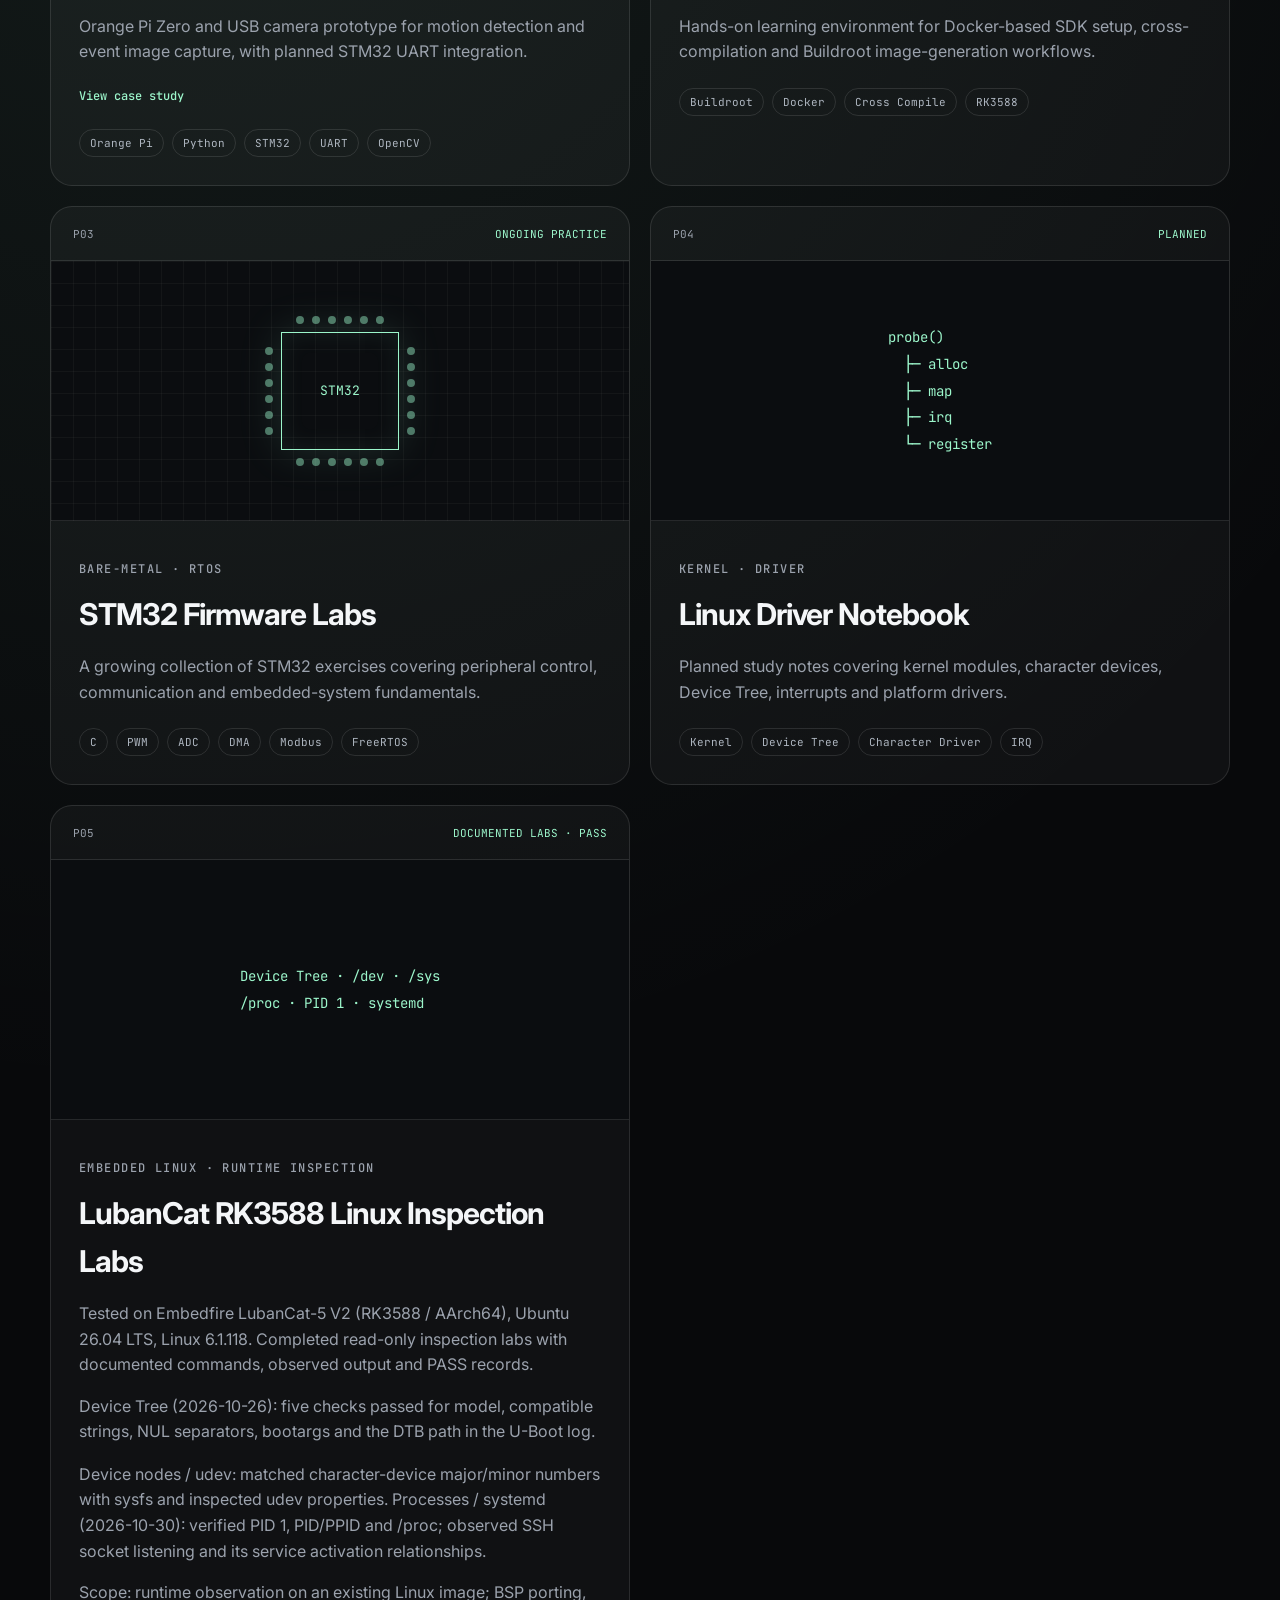
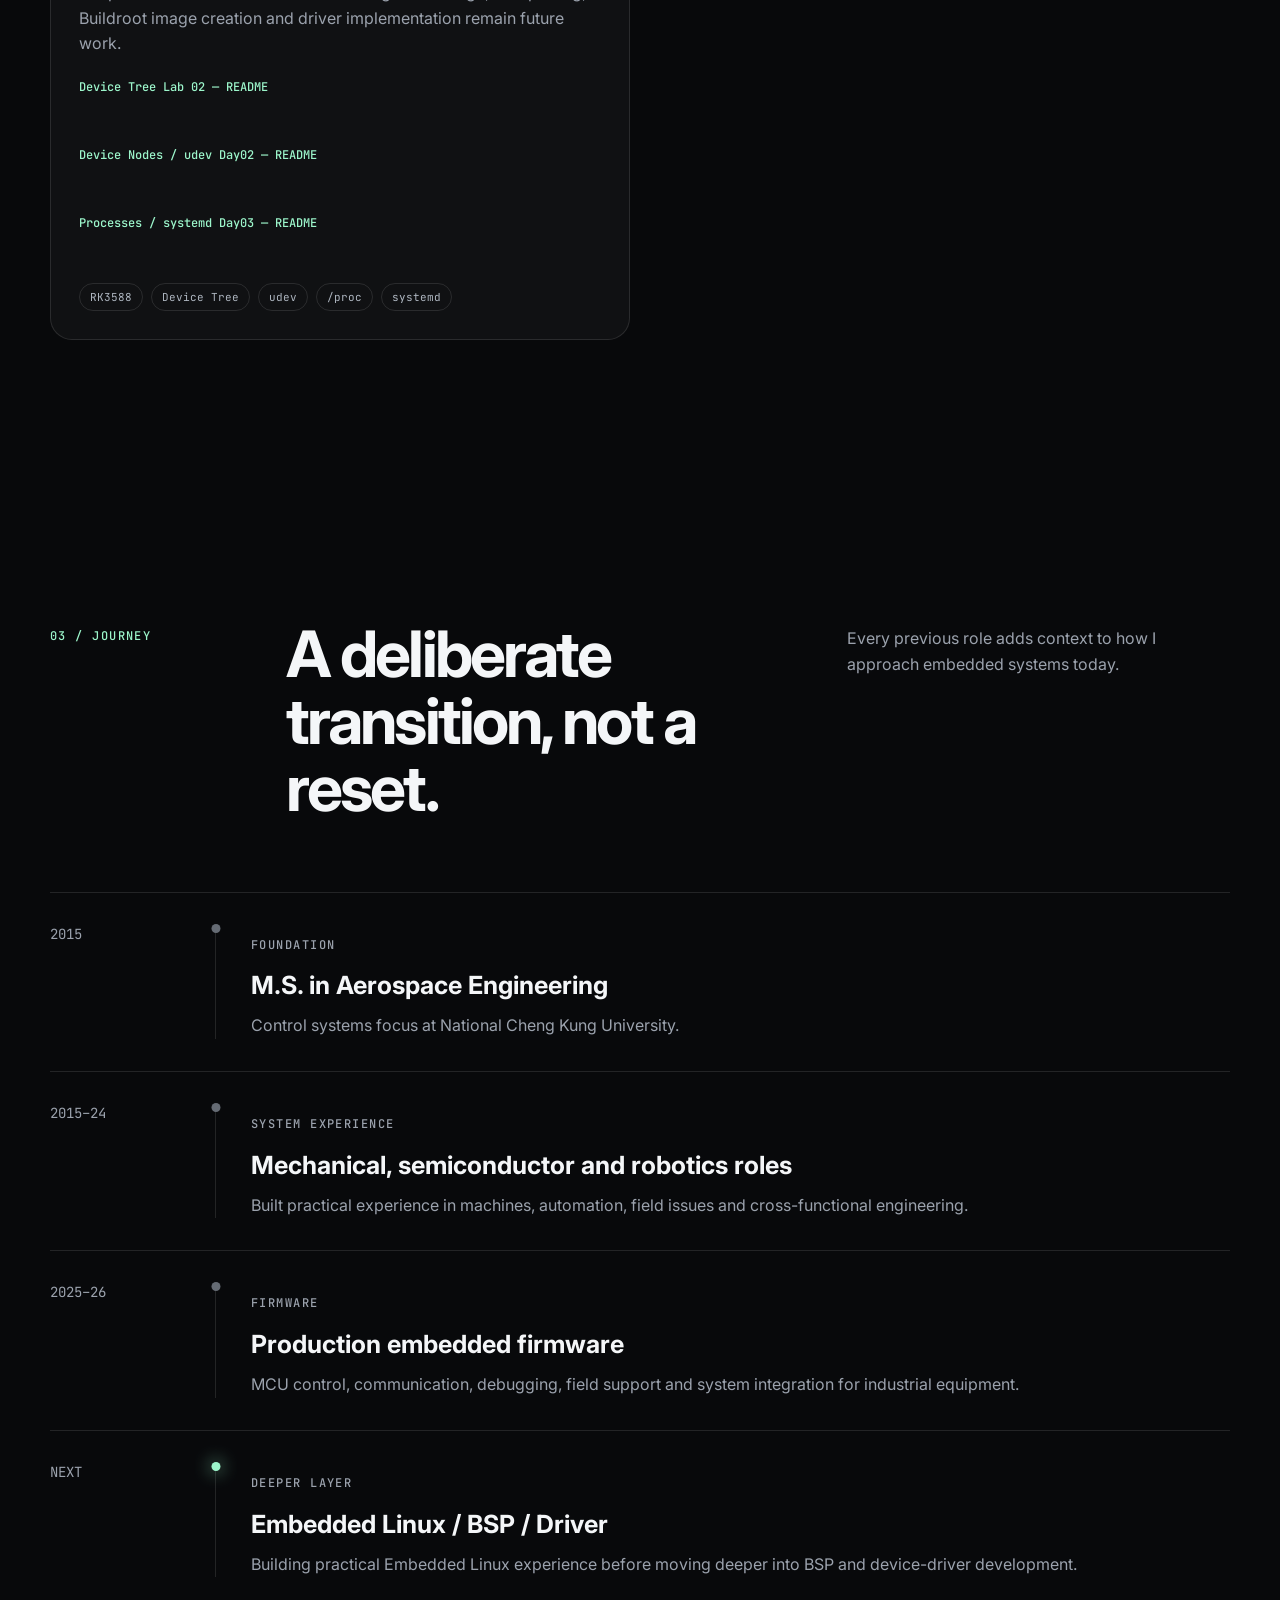
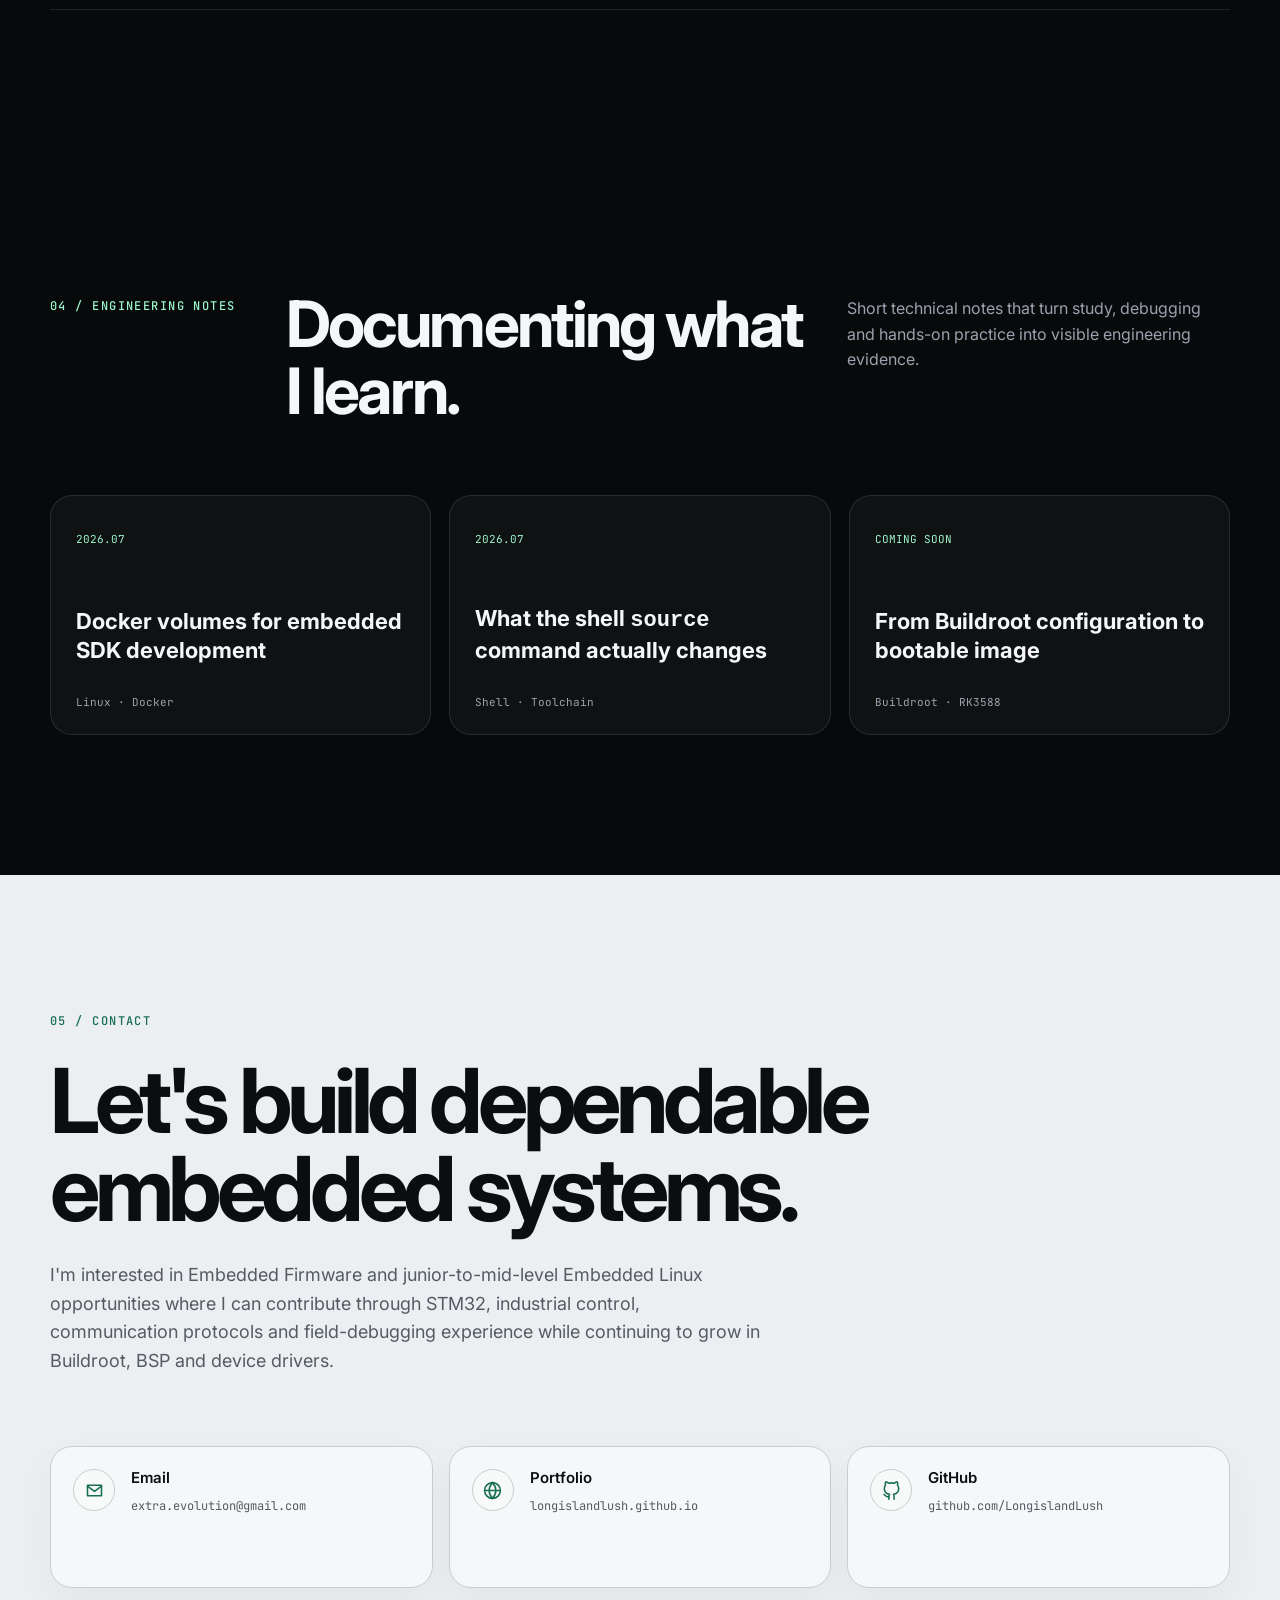
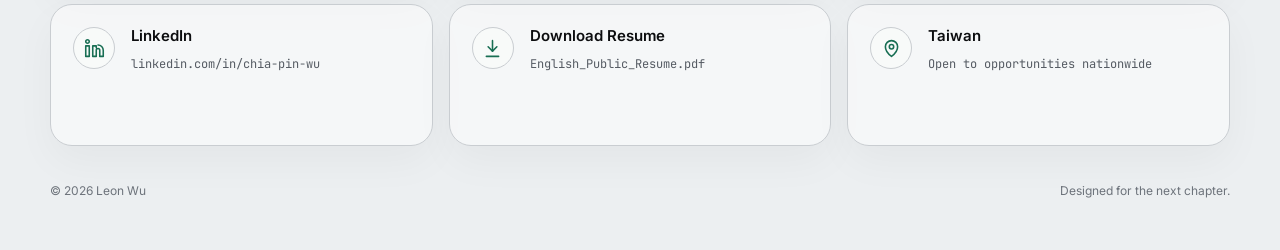
==== commit a07b95dd: "Show verified LubanCat RK3588 Linux inspection labs in portfolio" ====
--- a/index.html
+++ b/index.html
@@ -214,6 +214,41 @@
             <div class="tags"><span>Kernel</span><span>Device Tree</span><span>Character Driver</span><span>IRQ</span></div>
           </div>
         </article>
+
+        <article class="project-card reveal">
+          <div class="project-top">
+            <span class="project-index">P05</span>
+            <span class="status">DOCUMENTED LABS · PASS</span>
+          </div>
+          <div class="project-visual buildroot">
+            <code>Device Tree · /dev · /sys<br>/proc · PID 1 · systemd</code>
+          </div>
+          <div class="project-copy">
+            <p class="project-type">EMBEDDED LINUX · RUNTIME INSPECTION</p>
+            <h3>LubanCat RK3588 Linux Inspection Labs</h3>
+            <p>
+              Tested on Embedfire LubanCat-5 V2 (RK3588 / AArch64), Ubuntu 26.04 LTS, Linux 6.1.118.
+              Completed read-only inspection labs with documented commands, observed output and PASS records.
+            </p>
+            <p>
+              Device Tree (2026-10-26): five checks passed for model, compatible strings, NUL separators,
+              bootargs and the DTB path in the U-Boot log.
+            </p>
+            <p>
+              Device nodes / udev: matched character-device major/minor numbers with sysfs and inspected udev properties.
+              Processes / systemd (2026-10-30): verified PID 1, PID/PPID and /proc; observed SSH socket listening
+              and its service activation relationships.
+            </p>
+            <p>
+              Scope: runtime observation on an existing Linux image; BSP porting, Buildroot image creation
+              and driver implementation remain future work.
+            </p>
+            <p><a class="project-link" href="https://github.com/LongislandLush/embedded_linux_labs/blob/main/linux-fundamentals/02-device-tree-inspection/README.md" target="_blank" rel="noopener noreferrer">Device Tree Lab 02 — README</a></p>
+            <p><a class="project-link" href="https://github.com/LongislandLush/LubanCat-BSP-Roadmap/blob/main/Day02_Device_Nodes_udev/README.md" target="_blank" rel="noopener noreferrer">Device Nodes / udev Day02 — README</a></p>
+            <p><a class="project-link" href="https://github.com/LongislandLush/LubanCat-BSP-Roadmap/blob/main/Day03_Process_PID_systemd/README.md" target="_blank" rel="noopener noreferrer">Processes / systemd Day03 — README</a></p>
+            <div class="tags"><span>RK3588</span><span>Device Tree</span><span>udev</span><span>/proc</span><span>systemd</span></div>
+          </div>
+        </article>
       </div>
     </section>
 
